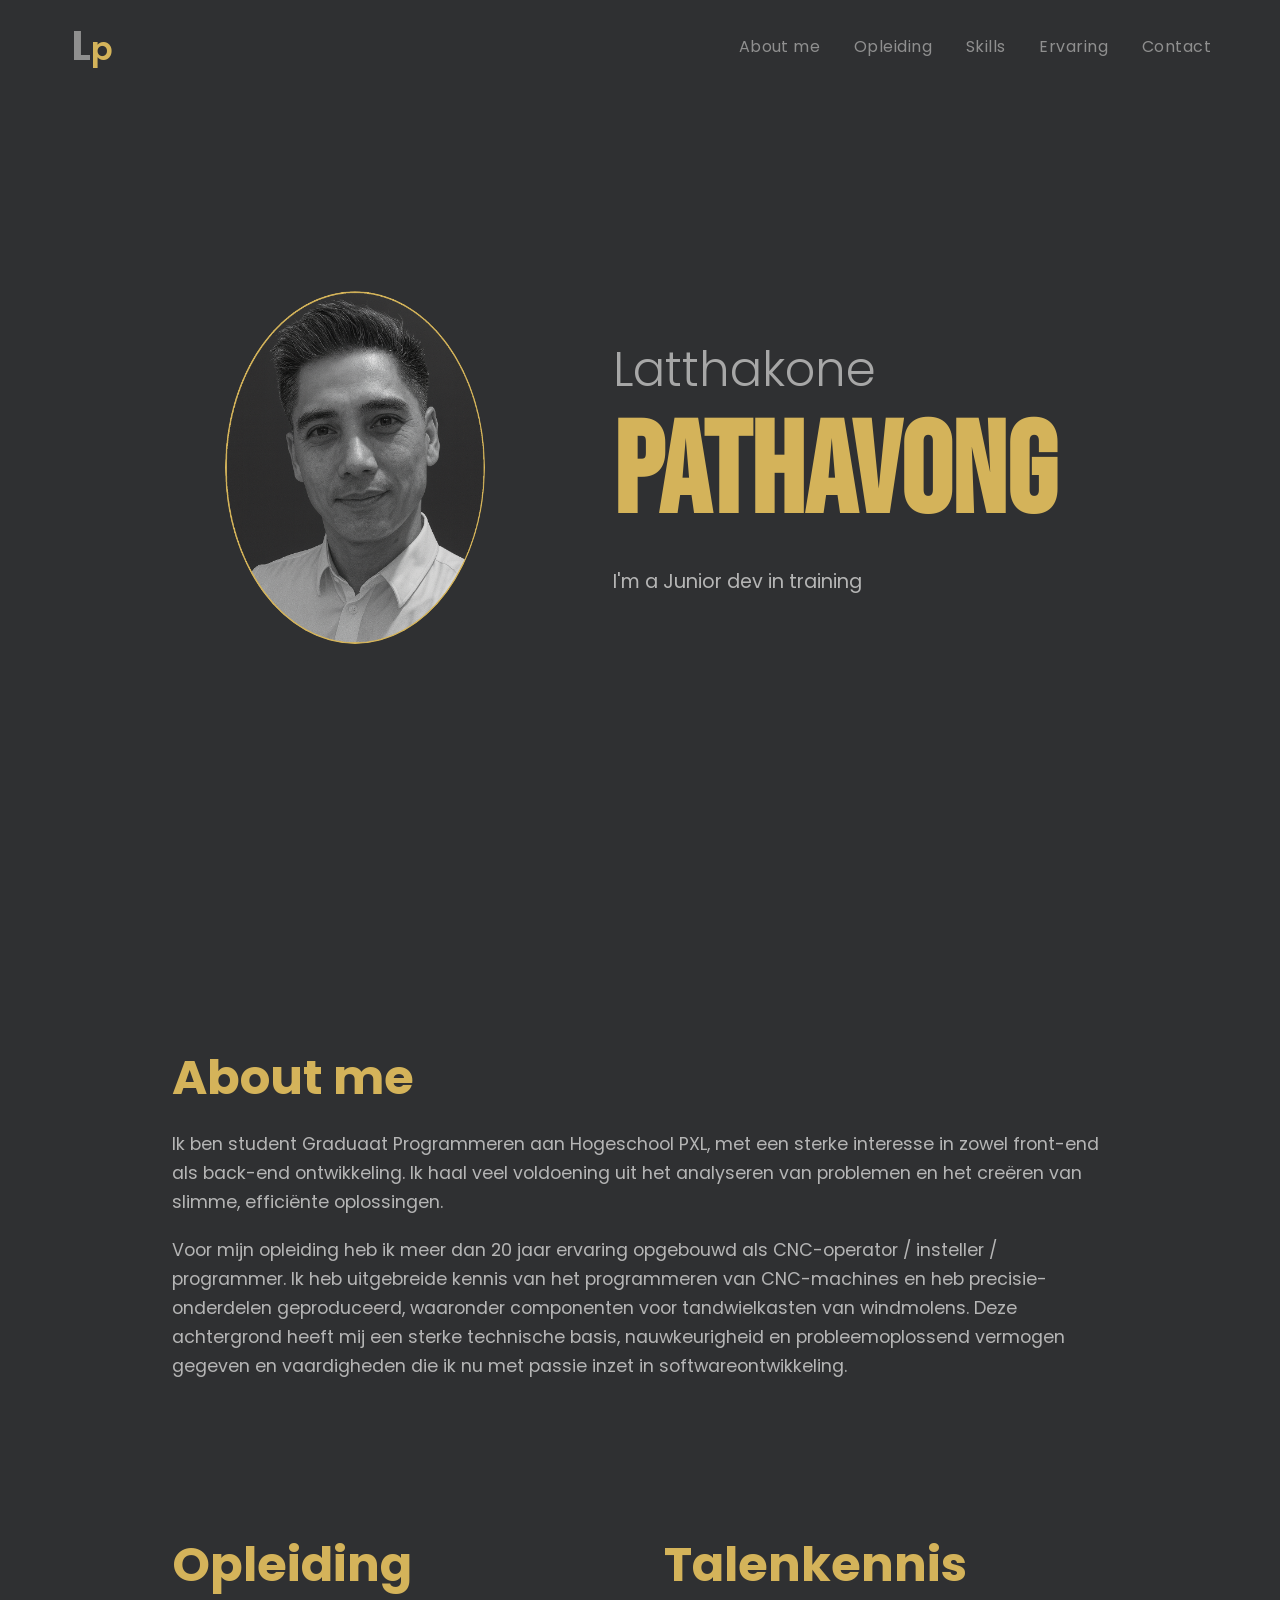
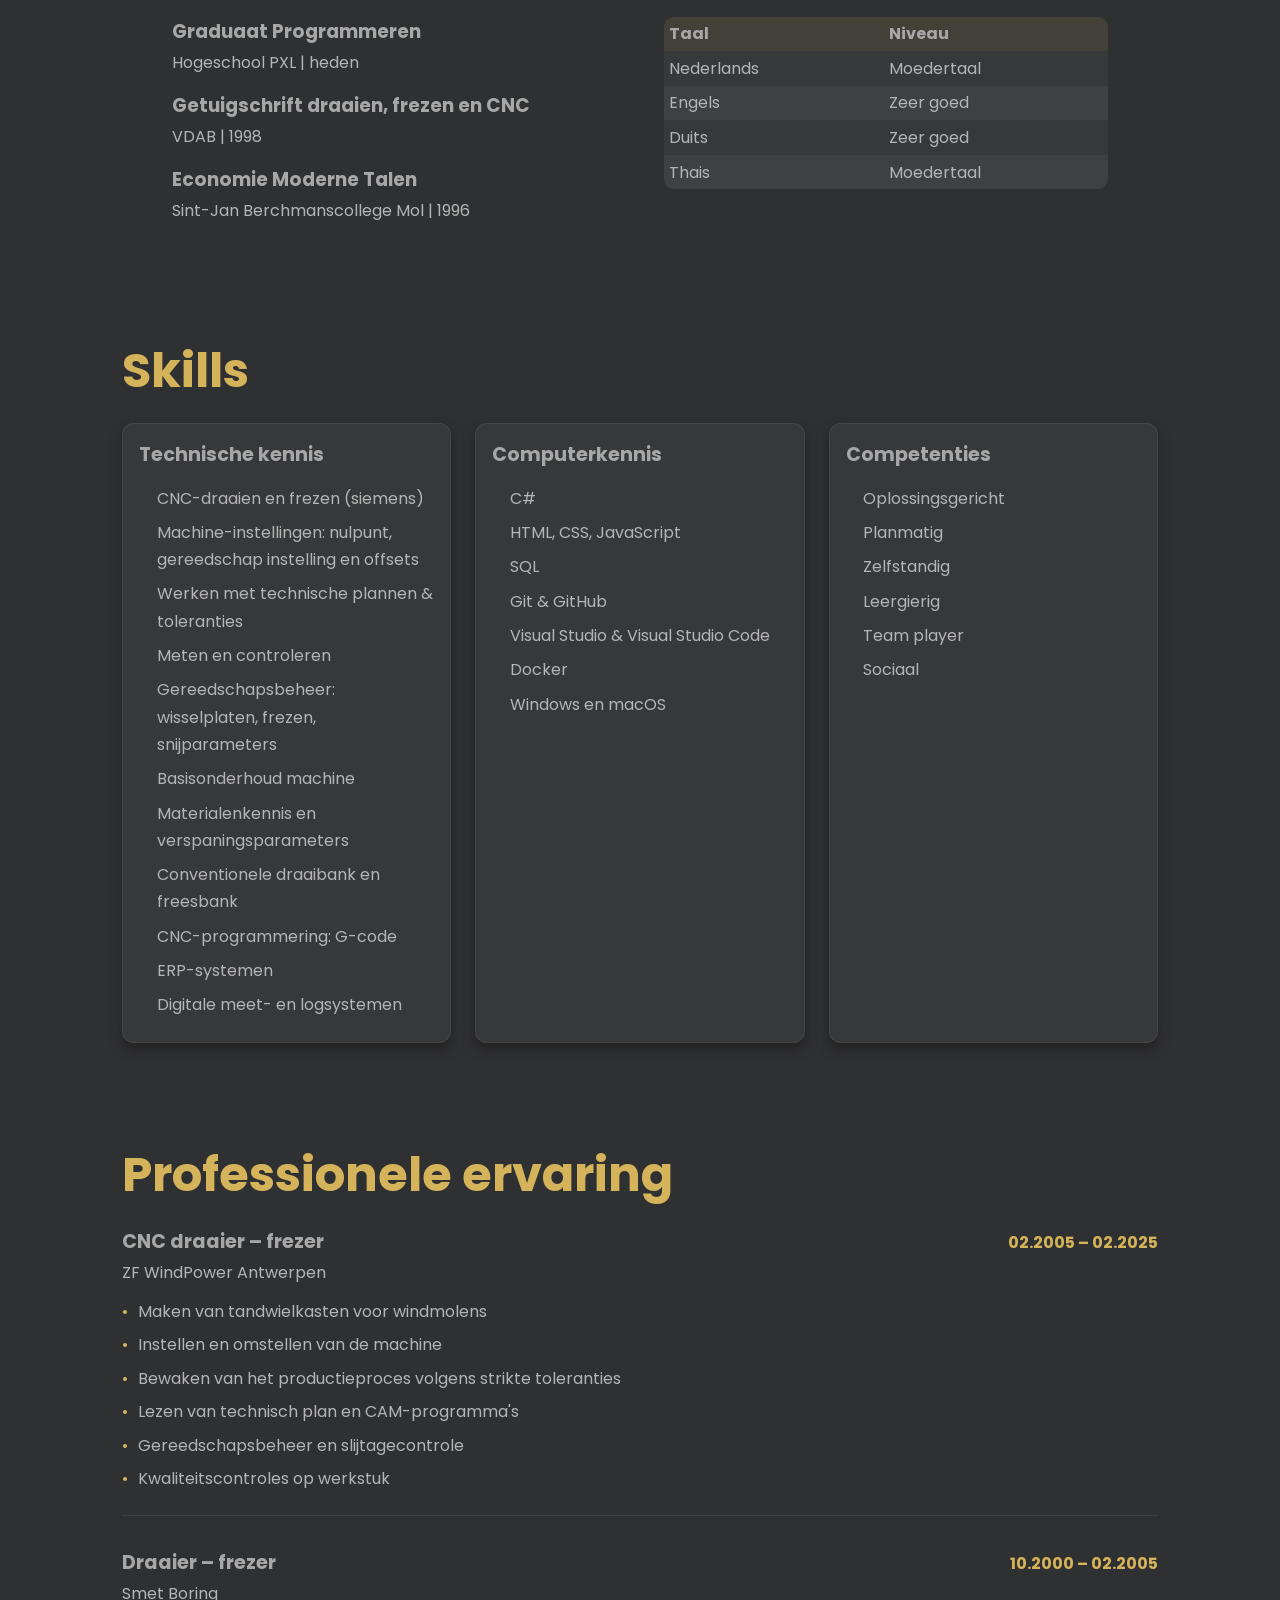
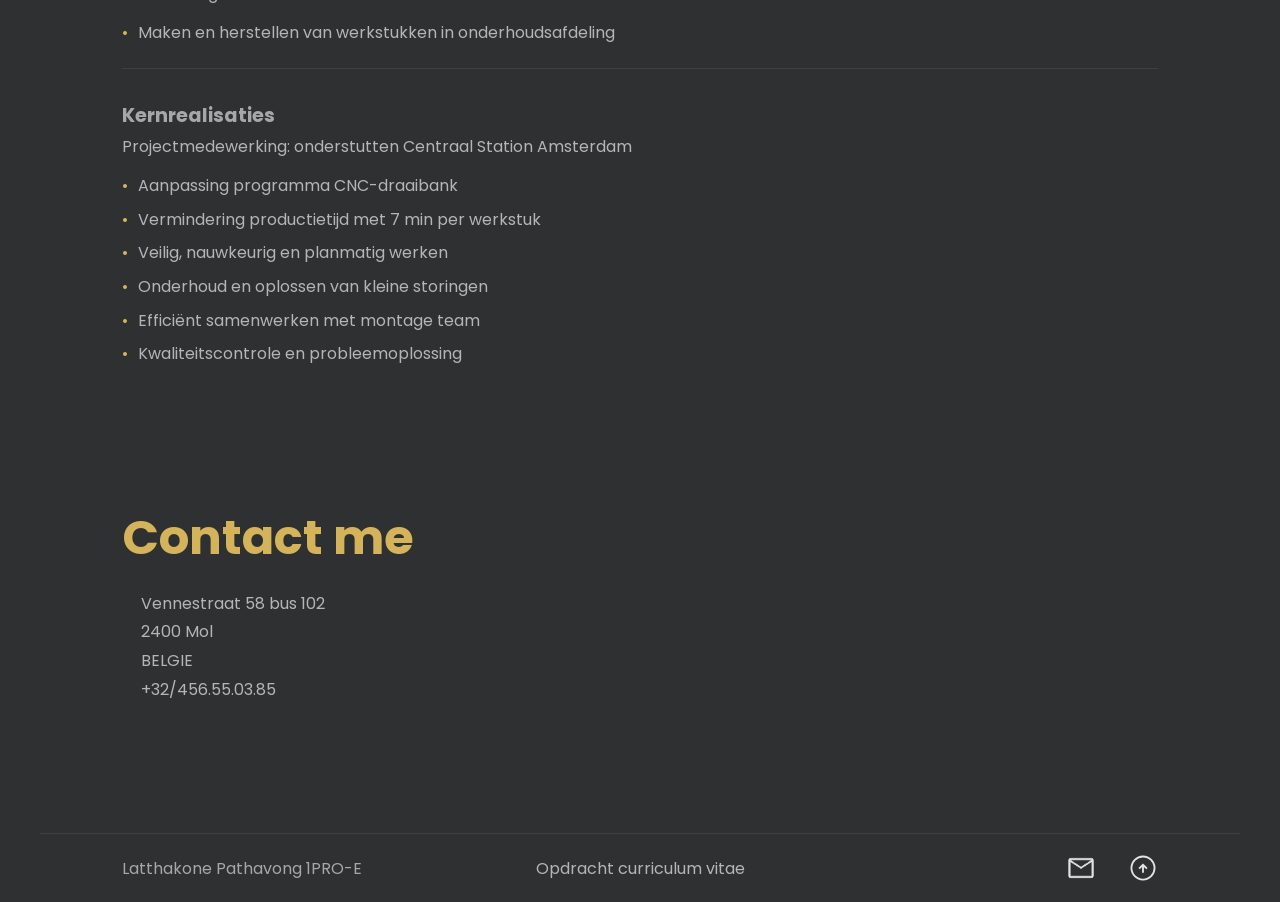
==== index.html @ 2efeb2d7 "aanpassing" ====
<!DOCTYPE html>
<html lang="nl">
<head>
    <meta charset="UTF-8">
    <meta name="viewport" content="width=device-width, initial-scale=1.0">
    <link rel="preconnect" href="https://fonts.googleapis.com">
    <link rel="preconnect" href="https://fonts.gstatic.com" crossorigin>
    <link href="https://fonts.googleapis.com/css2?family=Poppins:wght@400;700&display=swap" rel="stylesheet">
    <link href="https://fonts.googleapis.com/css2?family=Bebas+Neue&display=swap" rel="stylesheet">
    <title>Curriculum vitae</title>
    <link rel="stylesheet" href="css/style.css">
</head>
<body>
<div class="container">

    <!-- HEADER + NAVIGATIE -->

    <header class="site-header">
        <div class="header-container">
            <h1 class="logo">L<span class ="gold">p</span></h1>
            <nav class="navbar">
                <ul>
                    <li><a href="#about"> About me</a></li>
                    <li><a href="#opleiding">Opleiding</a></li>
                    <li><a href="#skills">Skills</a></li>
                    <li><a href="#ervaring">Ervaring</a></li>
                    <li><a href="#contact">Contact</a></li>
                </ul>
            </nav>
        </div>

        <!-- HERO SECTION -->

        <section class="hero">
            <div class="hero-img">
                <a href="https://www.linkedin.com/in/latthakone-pathavong-a08b82396/" target="_blank">
                    <img src="images/Ik.png" alt="LinkedIn profiel van Latthakone" class="my-image"></a>
            </div>

            <div class="hero-container">
                <h2 class="hero-firstname">Latthakone</h2>
                <h1 class="hero-lastname">Pathavong</h1>
                <p class="hero-subtitle">I'm a Junior dev in training</p>
            </div>
        </section>
    </header>

    <main>

        <!-- ABOUT ME SECTION -->
        <section id="about" class="section">
            <h2 class="about-title">About me</h2>
            <p class="about">Ik ben student Graduaat Programmeren aan Hogeschool PXL, met een sterke interesse in zowel
                front-end als back-end ontwikkeling. Ik haal veel voldoening uit het analyseren van problemen
                en het creëren van slimme, efficiënte oplossingen.</p>
            <p class="about">  Voor mijn opleiding heb ik meer dan 20 jaar ervaring opgebouwd als CNC-operator / insteller / programmer.
                Ik heb uitgebreide kennis van het programmeren van CNC-machines en heb precisie-onderdelen geproduceerd,
                waaronder componenten voor tandwielkasten van windmolens. Deze achtergrond heeft mij een sterke technische
                basis, nauwkeurigheid en probleemoplossend vermogen gegeven en vaardigheden die ik nu met passie inzet
                in softwareontwikkeling.</p>
        </section>

        <!-- OPLEIDING & TAAl SECTION -->
        <section id="opleiding" class="edu-lang">
            <div class="education">
                <h2>Opleiding</h2>

                <h3 class="edu">Graduaat Programmeren</h3>
                <p class="edu-p">Hogeschool PXL | heden</p>

                <h3 class="edu">Getuigschrift draaien, frezen en CNC</h3>
                <p class="edu-p">VDAB | 1998</p>

                <h3 class="edu">Economie Moderne Talen</h3>
                <p class="edu-p">Sint-Jan Berchmanscollege Mol | 1996</p>
            </div>

            <!--  DESKTOP TABLE -->
            <div class="lang">
                <h2>Talenkennis</h2>

                <table class="lang-table">
                    <thead>
                    <tr>
                        <th>Taal</th>
                        <th>Niveau</th>
                    </tr>
                    </thead>
                    <tbody>
                    <tr>
                        <td>Nederlands</td>
                        <td>Moedertaal</td>
                    </tr>
                    <tr>
                        <td>Engels</td>
                        <td>Zeer goed</td>
                    </tr>
                    <tr>
                        <td>Duits</td>
                        <td>Zeer goed</td>
                    </tr>
                    <tr>
                        <td>Thais</td>
                        <td>Moedertaal</td>
                    </tr>
                    </tbody>
                </table>

                <!-- MOBILE (NO TABLE) -->
                <div class="lang-mobile">
                    <div class="lang-item">
                        <span class="lang-name">Nederlands</span>
                        <span class="lang-level">Moedertaal</span>
                    </div>
                    <div class="lang-item">
                        <span class="lang-name">Engels</span>
                        <span class="lang-level">Zeer goed</span>
                    </div>
                    <div class="lang-item">
                        <span class="lang-name">Duits</span>
                        <span class="lang-level">Zeer goed</span>
                    </div>
                    <div class="lang-item">
                        <span class="lang-name">Thais</span>
                        <span class="lang-level">Moedertaal</span>
                    </div>
                </div>

            </div>
        </section>

        <!-- SKILLS SECTION -->
        <section id="skills" class="skills section">
            <h2 class="section-title">Skills</h2>

            <div class="skills-container">
                <div class="skill">
                    <h3>Technische kennis</h3>
                    <ul>
                        <li>CNC-draaien en frezen (siemens)</li>
                        <li>Machine-instellingen: nulpunt, gereedschap instelling en offsets</li>
                        <li>Werken met technische plannen & toleranties</li>
                        <li>Meten en controleren</li>
                        <li>Gereedschapsbeheer: wisselplaten, frezen, snijparameters</li>
                        <li>Basisonderhoud machine</li>
                        <li>Materialenkennis en verspaningsparameters</li>
                        <li>Conventionele draaibank en freesbank</li>
                        <li>CNC-programmering: G-code</li>
                        <li>ERP-systemen</li>
                        <li>Digitale meet- en logsystemen</li>
                    </ul>
                </div>

                <div class="skill">
                    <h3>Computerkennis</h3>
                    <ul>
                        <li>C#</li>
                        <li>HTML, CSS, JavaScript</li>
                        <li>SQL</li>
                        <li>Git & GitHub</li>
                        <li>Visual Studio & Visual Studio Code</li>
                        <li>Docker</li>
                        <li>Windows en macOS</li>
                    </ul>
                </div>

                <div class="skill">
                    <h3>Competenties</h3>
                    <ul>
                        <li>Oplossingsgericht</li>
                        <li>Planmatig</li>
                        <li>Zelfstandig</li>
                        <li>Leergierig</li>
                        <li>Team player</li>
                        <li>Sociaal</li>
                    </ul>
                </div>
            </div>
        </section>

        <!-- ERVARING SECTION -->
        <section id="ervaring" class="experience">
            <h2 class="section-title">Professionele ervaring</h2>

            <div class="experience-list">
                <article class="job">
                    <header class="job-header">
                        <div>
                            <h3 class="job-title">CNC draaier – frezer</h3>
                            <p class="job-company">ZF WindPower Antwerpen</p>
                        </div>
                        <p class="job-period">02.2005 – 02.2025</p>
                    </header>

                    <ul class="job-bullets">
                        <li>Maken van tandwielkasten voor windmolens</li>
                        <li>Instellen en omstellen van de machine</li>
                        <li>Bewaken van het productieproces volgens strikte toleranties</li>
                        <li>Lezen van technisch plan en CAM-programma's</li>
                        <li>Gereedschapsbeheer en slijtagecontrole</li>
                        <li>Kwaliteitscontroles op werkstuk</li>
                    </ul>
                </article>

                <article class="job">
                    <header class="job-header">
                        <div>
                            <h3 class="job-title">Draaier – frezer</h3>
                            <p class="job-company">Smet Boring</p>
                        </div>
                        <p class="job-period">10.2000 – 02.2005</p>
                    </header>

                    <ul class="job-bullets">
                        <li>Maken en herstellen van werkstukken in onderhoudsafdeling</li>
                    </ul>
                </article>

                <article class="job">
                    <header class="job-header">
                        <div>
                            <h3 class="job-title">Kernrealisaties</h3>
                            <p class="job-company">Projectmedewerking: onderstutten Centraal Station Amsterdam</p>
                        </div>
                    </header>

                    <ul class="job-bullets">
                        <li>Aanpassing programma CNC-draaibank</li>
                        <li>Vermindering productietijd met 7 min per werkstuk</li>
                        <li>Veilig, nauwkeurig en planmatig werken</li>
                        <li>Onderhoud en oplossen van kleine storingen</li>
                        <li>Efficiënt samenwerken met montage team</li>
                        <li>Kwaliteitscontrole en probleemoplossing</li>
                    </ul>
                </article>
            </div>
        </section>

        <!-- CONTACT ME SECTION -->
        <section id="contact" class="contact">
            <h2 class="section-title">Contact me</h2>
            <div class="address">
                <p>Vennestraat 58 bus 102</p>
                <p>2400 Mol</p>
                <p>BELGIE</p>
                <p>+32/456.55.03.85</p>
            </div>
        </section>
    </main>

    <!-- FOOTER-->
    <footer class="footer">
        <div class="footer-container">
            <p class="footer-left">Latthakone Pathavong 1PRO-E</p>
            <p class="footer-center">Opdracht curriculum vitae</p>

            <div class="footer-right">
                <a class="footer-button" href="mailto:Latthakone.Pathavong@student.pxl.be"><img class="footer-icon" src="images/email.png" alt="Email"></a>
                <a class="footer-button" href="#"><img class="footer-icon" src="images/arrow_up.svg" alt="home"></a>
            </div>
        </div>
    </footer>

</div>
</body>
</html>
---- css/style.css ----
* {
    box-sizing: border-box;
    margin: 0;
    padding: 0;
}

body {
    font-family: 'Poppins', sans-serif;
    background: #2f3032;
    color: #8f8f8f;
}

.container {
    max-width: 1200px;
    margin: 0 auto;
}

/* logo & navbar*/
.header-container {
    display: flex;
    align-items: center;
    justify-content: space-between;
    padding: 1rem 0;
}

.logo {
    font-size: 2.5rem;
    margin-left: 2rem;
}

.gold {
    font-size: 2rem;
    font-weight: 550;
    color: #d4b35a;
}

.navbar ul {
    list-style: none;
    display: flex;
    gap: 0.5rem;
    margin-right: 1rem;
}

.navbar a {
    color: #8f8f8f;
    text-decoration: none;
    font-size: 1rem;
    padding: 0 0.8rem;
    border-radius: 4px;
    letter-spacing: 0.03rem;
}

.navbar a:hover {
    color: #b5b5b5;
    text-shadow: 0 1px 3px #d4b35a;
}

/*Hero section*/
.hero {
    display: flex;
    justify-content: center;
    align-items: center;
    gap: 8rem;
    padding: 4rem 2rem;
    margin-top: 4rem;
    margin-bottom: 12rem;
    min-height: 70vh;
}

.hero-container {
    text-align: left;
    margin: 0;
    max-width: 520px;
}

.my-image {
    max-width: 260px;
    width: 100%;
    height: auto;
    border-radius: 50%;
}

.my-image:hover {
    box-shadow: 10px 12px 12px #000000;
}

.hero-firstname {
    font-weight: 300;
    font-size: 3rem;
    line-height: 1;
    color: #a7a7a7;
    margin: 0;
}

.hero-lastname {
    font-family: "Bebas Neue", sans-serif;
    font-size: 8rem;
    margin: 0.2rem 0 1rem;
    color: #d4b35a;
    text-transform: uppercase;
}

.hero-subtitle {
    color: #b5b5b5;
    font-size: 1.2rem;
    margin: 0;
}

/*About me section*/
.section {
    padding: 4rem 2rem;
    max-width: 1000px;
    margin: 0 auto;
}

.about-title {
    color: #d4b35a;
    font-size: 3rem;
    margin-bottom: 1rem;
}

.about {
    color: #b5b5b5;
    line-height: 1.65;
    font-size: 1.1rem;
    margin-bottom: 1.2rem;
}

/*Opleiding & taal*/
.edu-lang {
    padding: 4rem 2rem;
    max-width: 1000px;
    margin: 0 auto;
    display: grid;
    grid-template-columns: 1fr 1fr;
    gap: 3rem;
    align-items: start;
}

.edu-lang h2 {
    color: #d4b35a;
    font-size: 3rem;
    margin: 0 0 1rem 0;
}

.edu {
    color: #a7a7a7;
    margin-top: 1rem;
    margin-bottom: 0.25rem;
}

.edu-p {
    color: #b5b5b5;
    margin: 0 0 1rem 0;
}

.lang-table {
    width: 100%;
    border-collapse: collapse;
    border-radius: 10px;
    overflow: hidden;
}

.lang-table th, .lang-table td {
    padding: 0.3rem 0.3rem;
    text-align: left;
}

.lang-table thead th {
    background: #D4B35A1F;
    color: #a7a7a7;
    font-weight: 700;
}

.lang-table tbody tr:nth-child(even){
    background: #FFFFFF14;
}

.lang-table tbody tr:nth-child(odd){
    background:  #FFFFFF0A;
}

.lang-table tbody td{
    color: #b5b5b5;
}

/*Skills*/
.section-title {
    color: #d4b35a;
    font-size: 3rem;
    margin-bottom: 1rem;
}

.skills {
    max-width: 1100px;
    margin: 0 auto;
    padding: 2rem 2rem;
}

.skills-container {
    display: grid;
    grid-template-columns: repeat(3, minmax(0, 1fr)); /* 3 gelijke kolommen */
    gap: 1.5rem;
}

.skill {
    background: #FFFFFF0A;
    border: 1px solid #FFFFFF14;
    border-radius: 12px;
    padding: 1rem;
    width: auto;
    box-shadow: 0 6px 12px #232121;
}

.skill h3 {
    color:#a7a7a7;
    font-size:1.2rem;
    margin-bottom:1rem;
}

.skill ul {
    list-style:none;
    padding:0;
    margin:0;
}

.skill li {
    color:#b5b5b5;
    line-height:1.7;
    margin: 0.45rem 0;
    padding-left: 1.1rem;
}

/*Ervaring*/
.experience {
    max-width:1100px;
    margin:0 auto;
    padding:4rem 2rem;
}

.experience-list {
    display:grid;
    gap:2rem;
}

.job {
    padding-bottom:1rem;
    border-bottom:1px solid #FFFFFF14;
}
.job:last-child {
    border-bottom:0;
    padding-bottom:0;
}

.job-header {
    display:flex;
    justify-content:space-between;
    align-items:baseline;
    gap:1rem;
    margin-bottom:.8rem;
}

.job-title {
    color: #a7a7a7;
    font-size:1.2rem;
    margin:0;
}

.job-company {
    color: #b5b5b5;
    margin: 0.25rem 0 0;
}

.job-period {
    color:#d4b35a;
    font-weight:700;
    margin:0;
}

.job-bullets {
    list-style:none;
    margin:0;
    padding:0;
}

.job-bullets li {
    color:#b5b5b5;
    line-height:1.7;
    margin:.4rem 0;
    padding-left: 1rem; /* ruimte links voor puntje*/
    position: relative; /* zodat ::before op de juiste plek komt */
}

/* gouden puntje */
.job-bullets li::before {
    content: "•";        /* puntje */
    color: #d4b35a;
    position: absolute;   /* los positioneren */
    left: 0;              /* helemaal links in de li */
}

/*Contact me*/
.contact {
    max-width: 1100px;
    margin: 0 auto;
    padding: 4rem 2rem;
}

.address {
    margin-top: 1rem;
    color: #b5b5b5;
    line-height: 1.8;
    padding-left: 1.2rem;
}

/*Footer*/
.footer {
    border-top: 1px solid #FFFFFF14;
    padding: 1.2rem 0;
    margin-top: 4rem;
}

.footer-container {
    max-width: 1100px;
    margin: 0 auto;
    padding: 0 2rem;
    display: grid;
    grid-template-columns: 1fr auto 1fr;
    align-items: center;
    gap: 1rem;
}

.footer-left {
    color:#a7a7a7;
}

.footer-center {
    color:#b5b5b5;
    text-align:center;
}

.footer-right{
    justify-self: end;
    display: flex;
    gap: 2rem;
}

.footer-icon {
    width: 30px;
    height: 30px;
    display: block;
}

/* default: desktop -> tabel zichtbaar, mobile variant verborgen */
.lang-mobile {
    display: none;
}

/* MOBIEL: < 576px -> tabel weg, mobile variant aan */
@media (max-width: 576px) {
    .lang-table {
        display: none;
    }
    .lang-mobile {
        display: grid; gap: 0.75rem;
    }

    .lang-item {
        display: flex;
        justify-content: space-between;
        gap: 1rem;
        padding: 0.7rem 0.9rem;
        border: 1px solid #FFFFFF14;
        background: #FFFFFF0A;
        border-radius: 10px;
    }

    .lang-name {
        color: #a7a7a7;
        font-weight: 600;
    }
    .lang-level {
        color: #b5b5b5;
    }

    .section,
    .skills,
    .experience,
    .contact,
    .edu-lang{
        padding: 2.5rem 1.25rem;
    }

    .header-container{
        flex-direction: column;
        gap: 0.75rem;
        padding: 1rem 1.25rem;
        align-items: center;
    }

    .my-image{
        max-width: 240px;
    }

    .hero-firstname{
        font-size: 2.1rem;
    }
    .hero-lastname{
        font-size: 4.5rem;
    }
    .hero-subtitle{
        font-size: 1rem;
    }

    /* TITELS kleiner */
    .about-title,
    .section-title,
    .edu-lang h2{
        font-size: 2.1rem;
    }

    /* OPLEIDING + TAAL: 1 kolom */
    .edu-lang{
        grid-template-columns: 1fr;
        gap: 2rem;
    }

    /* SKILLS: 1 kolom */
    .skills-container{
        grid-template-columns: 1fr;
    }

    /* ERVARING: header stapelen */
    .job-header{
        flex-direction: column;
        align-items: flex-start;
        gap: 0.3rem;
    }

    /* FOOTER: onder elkaar */
    .footer-container{
        grid-template-columns: 1fr;
        gap: 0.75rem;
        text-align: center;
    }

    .footer-right{
        justify-self: center;
        justify-content: center;
        gap: 1rem;
    }

}

/* DESKTOP: >= 992px -> tabel terug, mobile variant weg */
@media (min-width: 992px) {
    .lang-table { display: table; }
    .lang-mobile { display: none; }
}
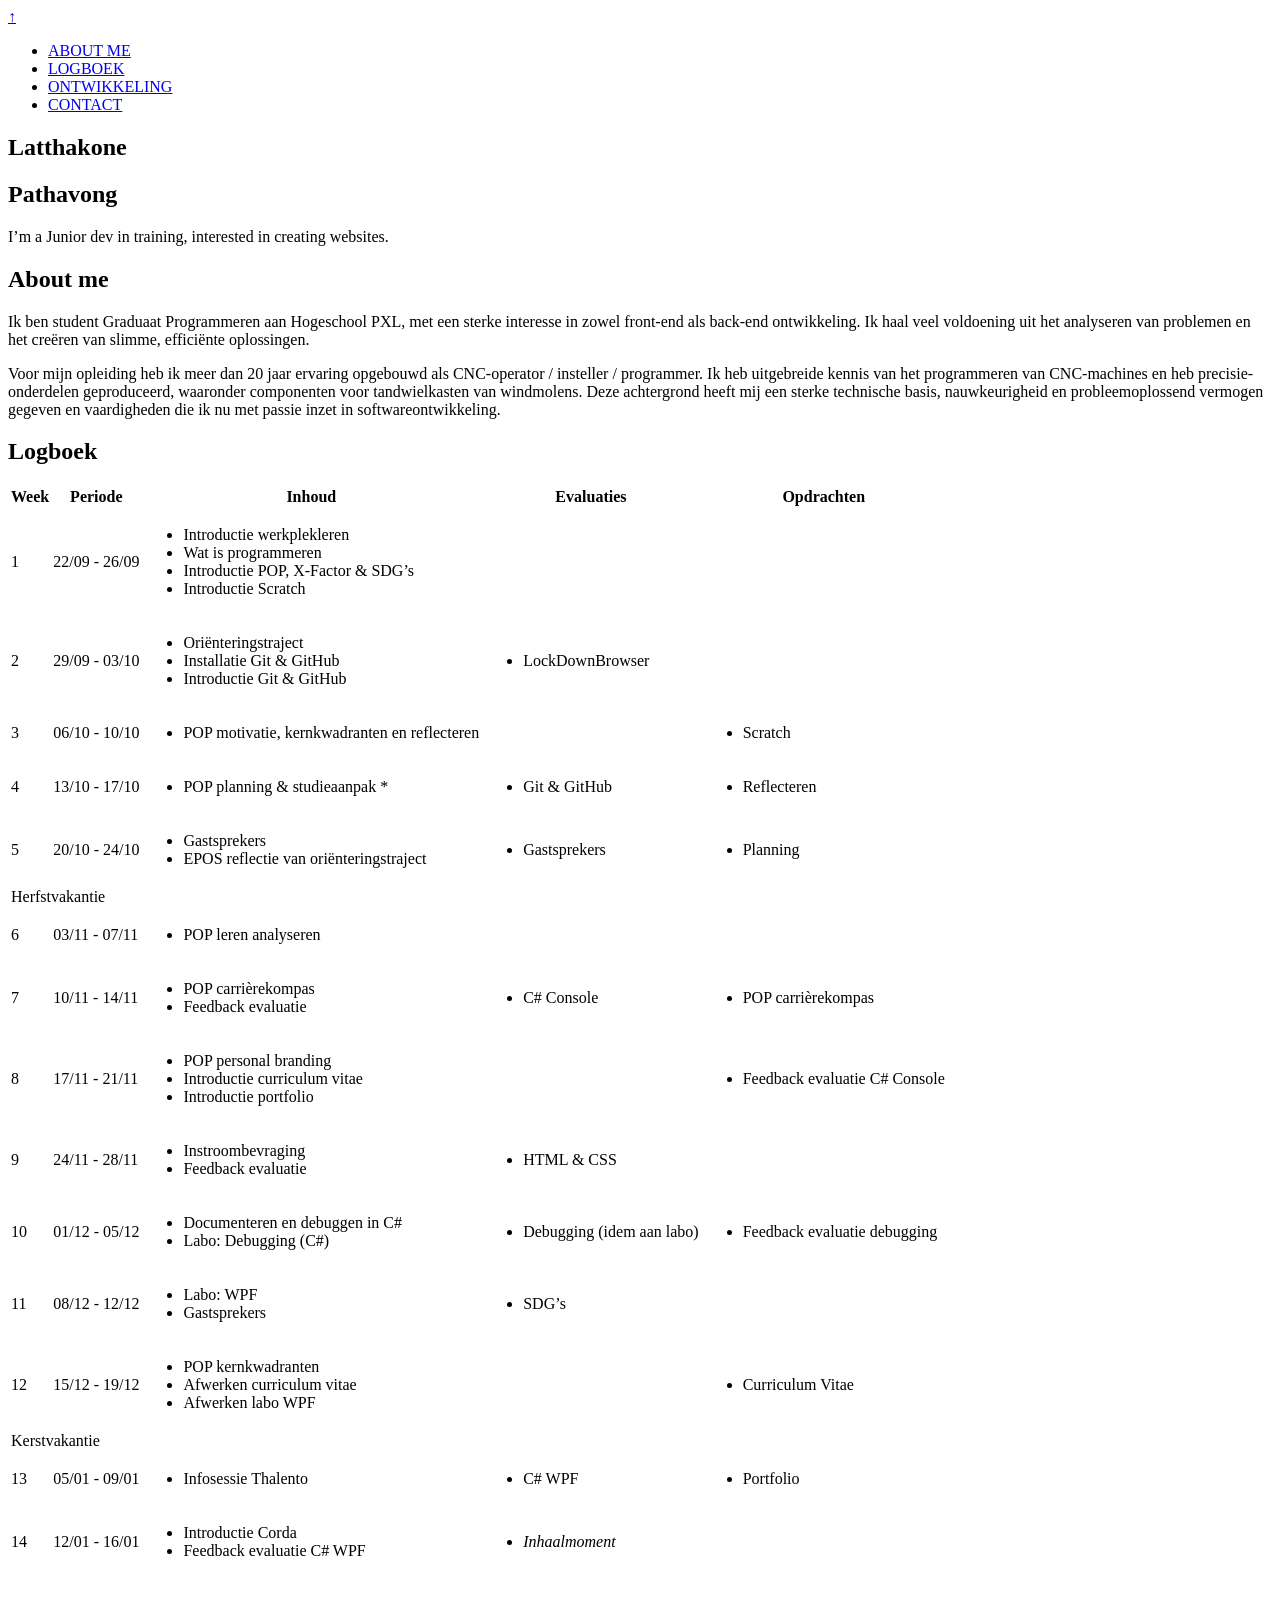
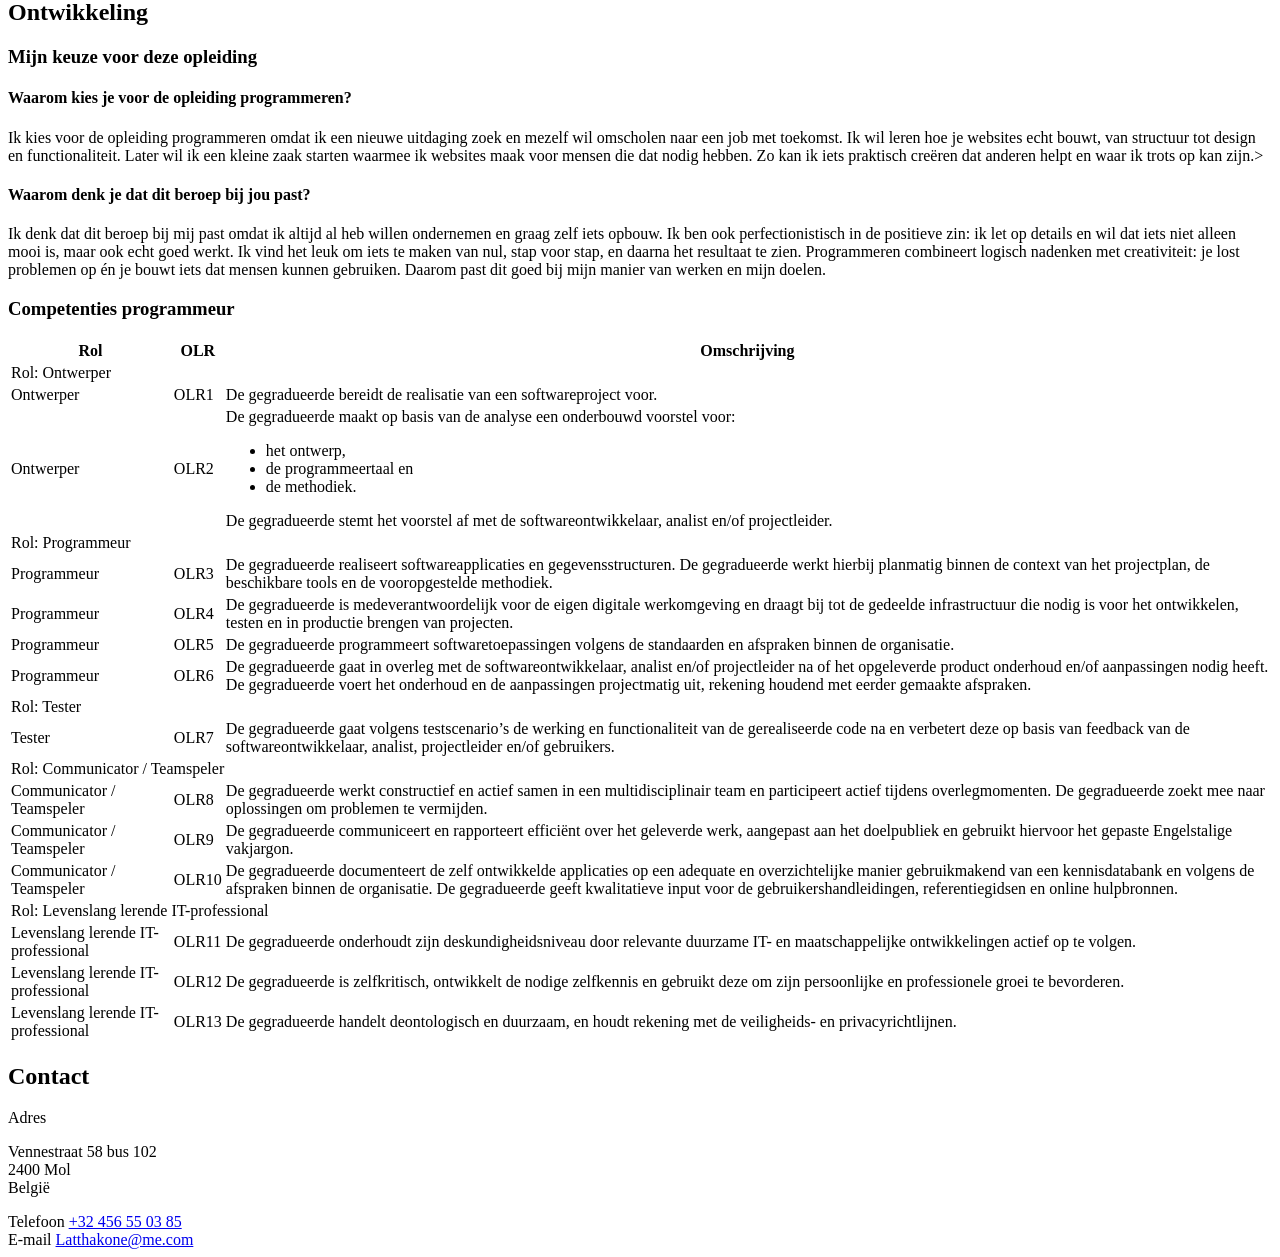
==== commit b29c8227: "aanpassing" ====
--- a/index.html
+++ b/index.html
@@ -1,267 +1,521 @@
 <!DOCTYPE html>
-<html lang="nl">
+<html lang="en">
 <head>
-    <meta charset="UTF-8">
-    <meta name="viewport" content="width=device-width, initial-scale=1.0">
-    <link rel="preconnect" href="https://fonts.googleapis.com">
-    <link rel="preconnect" href="https://fonts.gstatic.com" crossorigin>
-    <link href="https://fonts.googleapis.com/css2?family=Poppins:wght@400;700&display=swap" rel="stylesheet">
-    <link href="https://fonts.googleapis.com/css2?family=Bebas+Neue&display=swap" rel="stylesheet">
-    <title>Curriculum vitae</title>
-    <link rel="stylesheet" href="css/style.css">
+    <meta charset="UTF-8" />
+    <meta name="viewport" content="width=device-width, initial-scale=1.0" />
+    <link rel="preconnect" href="https://fonts.googleapis.com" />
+    <link rel="preconnect" href="https://fonts.gstatic.com" crossorigin />
+    <link href="https://fonts.googleapis.com/css2?family=Montserrat:wght@100..900&family=Orbitron:wght@400..900&family=Space+Grotesk:wght@300..700&display=swap" rel="stylesheet" />
+    <title>Portfolio</title>
+    <link rel="stylesheet" href="style.css" />
 </head>
+
 <body>
-<div class="container">
-
-    <!-- HEADER + NAVIGATIE -->
-
-    <header class="site-header">
-        <div class="header-container">
-            <h1 class="logo">L<span class ="gold">p</span></h1>
-            <nav class="navbar">
-                <ul>
-                    <li><a href="#about"> About me</a></li>
-                    <li><a href="#opleiding">Opleiding</a></li>
-                    <li><a href="#skills">Skills</a></li>
-                    <li><a href="#ervaring">Ervaring</a></li>
-                    <li><a href="#contact">Contact</a></li>
-                </ul>
-            </nav>
+<header>
+    <a class="home" href="#home" aria-label="Ga naar boven">↑</a>
+    <div class="container">
+        <nav>
+            <ul class="navbar-list">
+                <li><a href="#about">ABOUT ME</a></li>
+                <li><a href="#logboek">LOGBOEK</a></li>
+                <li><a href="#ontwikkeling">ONTWIKKELING</a></li>
+                <li><a href="#contact">CONTACT</a></li>
+            </ul>
+        </nav>
+    </div>
+</header>
+
+<!-- HERO SECTION -->
+<section id="home" class="hero">
+    <div class="container">
+        <div class="hero-text">
+            <div class="hero-title">
+                <h1 class="hero-firstname">Latthakone</h1>
+                <h1 class="hero-lastname">Pathavong</h1>
+            </div>
+
+            <p class="hero-subtitle">
+                I’m a Junior dev in training, interested in creating websites.
+            </p>
         </div>
-
-        <!-- HERO SECTION -->
-
-        <section class="hero">
-            <div class="hero-img">
-                <a href="https://www.linkedin.com/in/latthakone-pathavong-a08b82396/" target="_blank">
-                    <img src="images/Ik.png" alt="LinkedIn profiel van Latthakone" class="my-image"></a>
-            </div>
-
-            <div class="hero-container">
-                <h2 class="hero-firstname">Latthakone</h2>
-                <h1 class="hero-lastname">Pathavong</h1>
-                <p class="hero-subtitle">I'm a Junior dev in training</p>
-            </div>
-        </section>
-    </header>
-
-    <main>
-
-        <!-- ABOUT ME SECTION -->
-        <section id="about" class="section">
-            <h2 class="about-title">About me</h2>
-            <p class="about">Ik ben student Graduaat Programmeren aan Hogeschool PXL, met een sterke interesse in zowel
+    </div>
+</section>
+
+<!-- ABOUT SECTION -->
+<section id="about" class="section">
+    <div class="container">
+        <h2 class="section-title">About me</h2>
+
+        <div class="about-cards">
+            <p class="about-top">
+                Ik ben student Graduaat Programmeren aan Hogeschool PXL, met een sterke interesse in zowel
                 front-end als back-end ontwikkeling. Ik haal veel voldoening uit het analyseren van problemen
-                en het creëren van slimme, efficiënte oplossingen.</p>
-            <p class="about">  Voor mijn opleiding heb ik meer dan 20 jaar ervaring opgebouwd als CNC-operator / insteller / programmer.
+                en het creëren van slimme, efficiënte oplossingen.
+            </p>
+
+            <p class="about">
+                Voor mijn opleiding heb ik meer dan 20 jaar ervaring opgebouwd als CNC-operator / insteller / programmer.
                 Ik heb uitgebreide kennis van het programmeren van CNC-machines en heb precisie-onderdelen geproduceerd,
                 waaronder componenten voor tandwielkasten van windmolens. Deze achtergrond heeft mij een sterke technische
                 basis, nauwkeurigheid en probleemoplossend vermogen gegeven en vaardigheden die ik nu met passie inzet
-                in softwareontwikkeling.</p>
-        </section>
-
-        <!-- OPLEIDING & TAAl SECTION -->
-        <section id="opleiding" class="edu-lang">
-            <div class="education">
-                <h2>Opleiding</h2>
-
-                <h3 class="edu">Graduaat Programmeren</h3>
-                <p class="edu-p">Hogeschool PXL | heden</p>
-
-                <h3 class="edu">Getuigschrift draaien, frezen en CNC</h3>
-                <p class="edu-p">VDAB | 1998</p>
-
-                <h3 class="edu">Economie Moderne Talen</h3>
-                <p class="edu-p">Sint-Jan Berchmanscollege Mol | 1996</p>
+                in softwareontwikkeling.
+            </p>
+        </div>
+    </div>
+</section>
+
+<!-- LOGBOEK SECTION -->
+<section id="logboek" class="section">
+    <div class="container">
+        <h2 class="section-title">Logboek</h2>
+
+        <div class="table-wrap">
+            <table class="logboek-table">
+                <thead>
+                <tr>
+                    <th>Week</th>
+                    <th>Periode</th>
+                    <th>Inhoud</th>
+                    <th>Evaluaties</th>
+                    <th>Opdrachten</th>
+                </tr>
+                </thead>
+
+                <tbody>
+                <tr>
+                    <td class="cell-week">1</td>
+                    <td>22/09 - 26/09</td>
+                    <td>
+                        <ul>
+                            <li>Introductie werkplekleren</li>
+                            <li>Wat is programmeren</li>
+                            <li>Introductie POP, X-Factor &amp; SDG’s</li>
+                            <li>Introductie Scratch</li>
+                        </ul>
+                    </td>
+                    <td></td>
+                    <td></td>
+                </tr>
+
+                <tr>
+                    <td class="cell-week">2</td>
+                    <td>29/09 - 03/10</td>
+                    <td>
+                        <ul>
+                            <li>Oriënteringstraject</li>
+                            <li>Installatie Git &amp; GitHub</li>
+                            <li>Introductie Git &amp; GitHub</li>
+                        </ul>
+                    </td>
+                    <td>
+                        <ul>
+                            <li>LockDownBrowser</li>
+                        </ul>
+                    </td>
+                    <td></td>
+                </tr>
+
+                <tr>
+                    <td class="cell-week">3</td>
+                    <td>06/10 - 10/10</td>
+                    <td>
+                        <ul>
+                            <li>POP motivatie, kernkwadranten en reflecteren</li>
+                        </ul>
+                    </td>
+                    <td></td>
+                    <td>
+                        <ul>
+                            <li>Scratch</li>
+                        </ul>
+                    </td>
+                </tr>
+
+                <tr>
+                    <td class="cell-week">4</td>
+                    <td>13/10 - 17/10</td>
+                    <td>
+                        <ul>
+                            <li>POP planning &amp; studieaanpak *</li>
+                        </ul>
+                    </td>
+                    <td>
+                        <ul>
+                            <li>Git &amp; GitHub</li>
+                        </ul>
+                    </td>
+                    <td>
+                        <ul>
+                            <li>Reflecteren</li>
+                        </ul>
+                    </td>
+                </tr>
+
+                <tr>
+                    <td class="cell-week">5</td>
+                    <td>20/10 - 24/10</td>
+                    <td>
+                        <ul>
+                            <li>Gastsprekers</li>
+                            <li>EPOS reflectie van oriënteringstraject</li>
+                        </ul>
+                    </td>
+                    <td>
+                        <ul>
+                            <li>Gastsprekers</li>
+                        </ul>
+                    </td>
+                    <td>
+                        <ul>
+                            <li>Planning</li>
+                        </ul>
+                    </td>
+                </tr>
+
+                <tr class="row-break">
+                    <td colspan="5">Herfstvakantie</td>
+                </tr>
+
+                <tr>
+                    <td class="cell-week">6</td>
+                    <td>03/11 - 07/11</td>
+                    <td>
+                        <ul>
+                            <li>POP leren analyseren</li>
+                        </ul>
+                    </td>
+                    <td></td>
+                    <td></td>
+                </tr>
+
+                <tr>
+                    <td class="cell-week">7</td>
+                    <td>10/11 - 14/11</td>
+                    <td>
+                        <ul>
+                            <li>POP carrièrekompas</li>
+                            <li>Feedback evaluatie</li>
+                        </ul>
+                    </td>
+                    <td>
+                        <ul>
+                            <li>C# Console</li>
+                        </ul>
+                    </td>
+                    <td>
+                        <ul>
+                            <li>POP carrièrekompas</li>
+                        </ul>
+                    </td>
+                </tr>
+
+                <tr>
+                    <td class="cell-week">8</td>
+                    <td>17/11 - 21/11</td>
+                    <td>
+                        <ul>
+                            <li>POP personal branding</li>
+                            <li>Introductie curriculum vitae</li>
+                            <li>Introductie portfolio</li>
+                        </ul>
+                    </td>
+                    <td></td>
+                    <td>
+                        <ul>
+                            <li>Feedback evaluatie C# Console</li>
+                        </ul>
+                    </td>
+                </tr>
+
+                <tr>
+                    <td class="cell-week">9</td>
+                    <td>24/11 - 28/11</td>
+                    <td>
+                        <ul>
+                            <li>Instroombevraging</li>
+                            <li>Feedback evaluatie</li>
+                        </ul>
+                    </td>
+                    <td>
+                        <ul>
+                            <li>HTML &amp; CSS</li>
+                        </ul>
+                    </td>
+                    <td></td>
+                </tr>
+
+                <tr>
+                    <td class="cell-week">10</td>
+                    <td>01/12 - 05/12</td>
+                    <td>
+                        <ul>
+                            <li>Documenteren en debuggen in C#</li>
+                            <li>Labo: Debugging (C#)</li>
+                        </ul>
+                    </td>
+                    <td>
+                        <ul>
+                            <li>Debugging (idem aan labo)</li>
+                        </ul>
+                    </td>
+                    <td>
+                        <ul>
+                            <li>Feedback evaluatie debugging</li>
+                        </ul>
+                    </td>
+                </tr>
+
+                <tr>
+                    <td class="cell-week">11</td>
+                    <td>08/12 - 12/12</td>
+                    <td>
+                        <ul>
+                            <li>Labo: WPF</li>
+                            <li>Gastsprekers</li>
+                        </ul>
+                    </td>
+                    <td>
+                        <ul>
+                            <li>SDG’s</li>
+                        </ul>
+                    </td>
+                    <td></td>
+                </tr>
+
+                <tr>
+                    <td class="cell-week">12</td>
+                    <td>15/12 - 19/12</td>
+                    <td>
+                        <ul>
+                            <li>POP kernkwadranten</li>
+                            <li>Afwerken curriculum vitae</li>
+                            <li>Afwerken labo WPF</li>
+                        </ul>
+                    </td>
+                    <td></td>
+                    <td>
+                        <ul>
+                            <li>Curriculum Vitae</li>
+                        </ul>
+                    </td>
+                </tr>
+
+                <tr class="row-break">
+                    <td colspan="5">Kerstvakantie</td>
+                </tr>
+
+                <tr>
+                    <td class="cell-week">13</td>
+                    <td>05/01 - 09/01</td>
+                    <td>
+                        <ul>
+                            <li>Infosessie Thalento</li>
+                        </ul>
+                    </td>
+                    <td>
+                        <ul>
+                            <li>C# WPF</li>
+                        </ul>
+                    </td>
+                    <td>
+                        <ul>
+                            <li>Portfolio</li>
+                        </ul>
+                    </td>
+                </tr>
+
+                <tr>
+                    <td class="cell-week">14</td>
+                    <td>12/01 - 16/01</td>
+                    <td>
+                        <ul>
+                            <li>Introductie Corda</li>
+                            <li>Feedback evaluatie C# WPF</li>
+                        </ul>
+                    </td>
+                    <td>
+                        <ul>
+                            <li><em>Inhaalmoment</em></li>
+                        </ul>
+                    </td>
+                    <td></td>
+                </tr>
+                </tbody>
+            </table>
+        </div>
+    </div>
+</section>
+
+<!-- ONTWIKKELING SECTION -->
+<section id="ontwikkeling" class="section">
+    <div class="container">
+        <h2 class="section-title">Ontwikkeling</h2>
+
+        <div class="dev-block">
+            <h3 class="dev-subtitle">Mijn keuze voor deze opleiding</h3>
+
+            <div class="qa-grid">
+                <div class="qa-card">
+                    <h4 class="qa-title">Waarom kies je voor de opleiding programmeren?</h4>
+                    <p class="qa-text">Ik kies voor de opleiding programmeren omdat ik een nieuwe uitdaging zoek en mezelf wil
+                        omscholen naar een job met toekomst. Ik wil leren hoe je websites echt bouwt, van structuur tot design en
+                        functionaliteit. Later wil ik een kleine zaak starten waarmee ik websites maak voor mensen die dat nodig
+                        hebben. Zo kan ik iets praktisch creëren dat anderen helpt en waar ik trots op kan zijn.></p>
+                </div>
+
+                <div class="qa-card">
+                    <h4 class="qa-title">Waarom denk je dat dit beroep bij jou past?</h4>
+                    <p class="qa-text">Ik denk dat dit beroep bij mij past omdat ik altijd al heb willen ondernemen en graag zelf
+                        iets opbouw. Ik ben ook perfectionistisch in de positieve zin: ik let op details en wil dat iets niet alleen
+                        mooi is, maar ook echt goed werkt. Ik vind het leuk om iets te maken van nul, stap voor stap, en daarna het
+                        resultaat te zien. Programmeren combineert logisch nadenken met creativiteit: je lost problemen op én je
+                        bouwt iets dat mensen kunnen gebruiken. Daarom past dit goed bij mijn manier van werken en mijn doelen.</p>
+                </div>
             </div>
-
-            <!--  DESKTOP TABLE -->
-            <div class="lang">
-                <h2>Talenkennis</h2>
-
-                <table class="lang-table">
+        </div>
+
+        <div class="dev-block">
+            <h3 class="dev-subtitle">Competenties programmeur</h3>
+
+            <div class="table-wrap">
+                <table class="olr-table">
                     <thead>
                     <tr>
-                        <th>Taal</th>
-                        <th>Niveau</th>
+                        <th>Rol</th>
+                        <th>OLR</th>
+                        <th>Omschrijving</th>
                     </tr>
                     </thead>
+
                     <tbody>
-                    <tr>
-                        <td>Nederlands</td>
-                        <td>Moedertaal</td>
-                    </tr>
-                    <tr>
-                        <td>Engels</td>
-                        <td>Zeer goed</td>
-                    </tr>
-                    <tr>
-                        <td>Duits</td>
-                        <td>Zeer goed</td>
-                    </tr>
-                    <tr>
-                        <td>Thais</td>
-                        <td>Moedertaal</td>
+                    <tr class="row-break">
+                        <td colspan="3">Rol: Ontwerper</td>
+                    </tr>
+                    <tr>
+                        <td>Ontwerper</td>
+                        <td class="cell-olr">OLR1</td>
+                        <td>De gegradueerde bereidt de realisatie van een softwareproject voor.</td>
+                    </tr>
+                    <tr>
+                        <td>Ontwerper</td>
+                        <td class="cell-olr">OLR2</td>
+                        <td>
+                            De gegradueerde maakt op basis van de analyse een onderbouwd voorstel voor:
+                            <ul>
+                                <li>het ontwerp,</li>
+                                <li>de programmeertaal en</li>
+                                <li>de methodiek.</li>
+                            </ul>
+                            De gegradueerde stemt het voorstel af met de softwareontwikkelaar, analist en/of projectleider.
+                        </td>
+                    </tr>
+
+                    <tr class="row-break">
+                        <td colspan="3">Rol: Programmeur</td>
+                    </tr>
+                    <tr>
+                        <td>Programmeur</td>
+                        <td class="cell-olr">OLR3</td>
+                        <td>De gegradueerde realiseert softwareapplicaties en gegevensstructuren. De gegradueerde werkt hierbij planmatig binnen de context van het projectplan, de beschikbare tools en de vooropgestelde methodiek.</td>
+                    </tr>
+                    <tr>
+                        <td>Programmeur</td>
+                        <td class="cell-olr">OLR4</td>
+                        <td>De gegradueerde is medeverantwoordelijk voor de eigen digitale werkomgeving en draagt bij tot de gedeelde infrastructuur die nodig is voor het ontwikkelen, testen en in productie brengen van projecten.</td>
+                    </tr>
+                    <tr>
+                        <td>Programmeur</td>
+                        <td class="cell-olr">OLR5</td>
+                        <td>De gegradueerde programmeert softwaretoepassingen volgens de standaarden en afspraken binnen de organisatie.</td>
+                    </tr>
+                    <tr>
+                        <td>Programmeur</td>
+                        <td class="cell-olr">OLR6</td>
+                        <td>De gegradueerde gaat in overleg met de softwareontwikkelaar, analist en/of projectleider na of het opgeleverde product onderhoud en/of aanpassingen nodig heeft. De gegradueerde voert het onderhoud en de aanpassingen projectmatig uit, rekening houdend met eerder gemaakte afspraken.</td>
+                    </tr>
+
+                    <tr class="row-break">
+                        <td colspan="3">Rol: Tester</td>
+                    </tr>
+                    <tr>
+                        <td>Tester</td>
+                        <td class="cell-olr">OLR7</td>
+                        <td>De gegradueerde gaat volgens testscenario’s de werking en functionaliteit van de gerealiseerde code na en verbetert deze op basis van feedback van de softwareontwikkelaar, analist, projectleider en/of gebruikers.</td>
+                    </tr>
+
+                    <tr class="row-break">
+                        <td colspan="3">Rol: Communicator / Teamspeler</td>
+                    </tr>
+                    <tr>
+                        <td>Communicator / Teamspeler</td>
+                        <td class="cell-olr">OLR8</td>
+                        <td>De gegradueerde werkt constructief en actief samen in een multidisciplinair team en participeert actief tijdens overlegmomenten. De gegradueerde zoekt mee naar oplossingen om problemen te vermijden.</td>
+                    </tr>
+                    <tr>
+                        <td>Communicator / Teamspeler</td>
+                        <td class="cell-olr">OLR9</td>
+                        <td>De gegradueerde communiceert en rapporteert efficiënt over het geleverde werk, aangepast aan het doelpubliek en gebruikt hiervoor het gepaste Engelstalige vakjargon.</td>
+                    </tr>
+                    <tr>
+                        <td>Communicator / Teamspeler</td>
+                        <td class="cell-olr">OLR10</td>
+                        <td>De gegradueerde documenteert de zelf ontwikkelde applicaties op een adequate en overzichtelijke manier gebruikmakend van een kennisdatabank en volgens de afspraken binnen de organisatie. De gegradueerde geeft kwalitatieve input voor de gebruikershandleidingen, referentiegidsen en online hulpbronnen.</td>
+                    </tr>
+
+                    <tr class="row-break">
+                        <td colspan="3">Rol: Levenslang lerende IT-professional</td>
+                    </tr>
+                    <tr>
+                        <td>Levenslang lerende IT-professional</td>
+                        <td class="cell-olr">OLR11</td>
+                        <td>De gegradueerde onderhoudt zijn deskundigheidsniveau door relevante duurzame IT- en maatschappelijke ontwikkelingen actief op te volgen.</td>
+                    </tr>
+                    <tr>
+                        <td>Levenslang lerende IT-professional</td>
+                        <td class="cell-olr">OLR12</td>
+                        <td>De gegradueerde is zelfkritisch, ontwikkelt de nodige zelfkennis en gebruikt deze om zijn persoonlijke en professionele groei te bevorderen.</td>
+                    </tr>
+                    <tr>
+                        <td>Levenslang lerende IT-professional</td>
+                        <td class="cell-olr">OLR13</td>
+                        <td>De gegradueerde handelt deontologisch en duurzaam, en houdt rekening met de veiligheids- en privacyrichtlijnen.</td>
                     </tr>
                     </tbody>
                 </table>
-
-                <!-- MOBILE (NO TABLE) -->
-                <div class="lang-mobile">
-                    <div class="lang-item">
-                        <span class="lang-name">Nederlands</span>
-                        <span class="lang-level">Moedertaal</span>
-                    </div>
-                    <div class="lang-item">
-                        <span class="lang-name">Engels</span>
-                        <span class="lang-level">Zeer goed</span>
-                    </div>
-                    <div class="lang-item">
-                        <span class="lang-name">Duits</span>
-                        <span class="lang-level">Zeer goed</span>
-                    </div>
-                    <div class="lang-item">
-                        <span class="lang-name">Thais</span>
-                        <span class="lang-level">Moedertaal</span>
-                    </div>
-                </div>
-
-            </div>
-        </section>
-
-        <!-- SKILLS SECTION -->
-        <section id="skills" class="skills section">
-            <h2 class="section-title">Skills</h2>
-
-            <div class="skills-container">
-                <div class="skill">
-                    <h3>Technische kennis</h3>
-                    <ul>
-                        <li>CNC-draaien en frezen (siemens)</li>
-                        <li>Machine-instellingen: nulpunt, gereedschap instelling en offsets</li>
-                        <li>Werken met technische plannen & toleranties</li>
-                        <li>Meten en controleren</li>
-                        <li>Gereedschapsbeheer: wisselplaten, frezen, snijparameters</li>
-                        <li>Basisonderhoud machine</li>
-                        <li>Materialenkennis en verspaningsparameters</li>
-                        <li>Conventionele draaibank en freesbank</li>
-                        <li>CNC-programmering: G-code</li>
-                        <li>ERP-systemen</li>
-                        <li>Digitale meet- en logsystemen</li>
-                    </ul>
-                </div>
-
-                <div class="skill">
-                    <h3>Computerkennis</h3>
-                    <ul>
-                        <li>C#</li>
-                        <li>HTML, CSS, JavaScript</li>
-                        <li>SQL</li>
-                        <li>Git & GitHub</li>
-                        <li>Visual Studio & Visual Studio Code</li>
-                        <li>Docker</li>
-                        <li>Windows en macOS</li>
-                    </ul>
-                </div>
-
-                <div class="skill">
-                    <h3>Competenties</h3>
-                    <ul>
-                        <li>Oplossingsgericht</li>
-                        <li>Planmatig</li>
-                        <li>Zelfstandig</li>
-                        <li>Leergierig</li>
-                        <li>Team player</li>
-                        <li>Sociaal</li>
-                    </ul>
-                </div>
-            </div>
-        </section>
-
-        <!-- ERVARING SECTION -->
-        <section id="ervaring" class="experience">
-            <h2 class="section-title">Professionele ervaring</h2>
-
-            <div class="experience-list">
-                <article class="job">
-                    <header class="job-header">
-                        <div>
-                            <h3 class="job-title">CNC draaier – frezer</h3>
-                            <p class="job-company">ZF WindPower Antwerpen</p>
-                        </div>
-                        <p class="job-period">02.2005 – 02.2025</p>
-                    </header>
-
-                    <ul class="job-bullets">
-                        <li>Maken van tandwielkasten voor windmolens</li>
-                        <li>Instellen en omstellen van de machine</li>
-                        <li>Bewaken van het productieproces volgens strikte toleranties</li>
-                        <li>Lezen van technisch plan en CAM-programma's</li>
-                        <li>Gereedschapsbeheer en slijtagecontrole</li>
-                        <li>Kwaliteitscontroles op werkstuk</li>
-                    </ul>
-                </article>
-
-                <article class="job">
-                    <header class="job-header">
-                        <div>
-                            <h3 class="job-title">Draaier – frezer</h3>
-                            <p class="job-company">Smet Boring</p>
-                        </div>
-                        <p class="job-period">10.2000 – 02.2005</p>
-                    </header>
-
-                    <ul class="job-bullets">
-                        <li>Maken en herstellen van werkstukken in onderhoudsafdeling</li>
-                    </ul>
-                </article>
-
-                <article class="job">
-                    <header class="job-header">
-                        <div>
-                            <h3 class="job-title">Kernrealisaties</h3>
-                            <p class="job-company">Projectmedewerking: onderstutten Centraal Station Amsterdam</p>
-                        </div>
-                    </header>
-
-                    <ul class="job-bullets">
-                        <li>Aanpassing programma CNC-draaibank</li>
-                        <li>Vermindering productietijd met 7 min per werkstuk</li>
-                        <li>Veilig, nauwkeurig en planmatig werken</li>
-                        <li>Onderhoud en oplossen van kleine storingen</li>
-                        <li>Efficiënt samenwerken met montage team</li>
-                        <li>Kwaliteitscontrole en probleemoplossing</li>
-                    </ul>
-                </article>
-            </div>
-        </section>
-
-        <!-- CONTACT ME SECTION -->
-        <section id="contact" class="contact">
-            <h2 class="section-title">Contact me</h2>
-            <div class="address">
-                <p>Vennestraat 58 bus 102</p>
-                <p>2400 Mol</p>
-                <p>BELGIE</p>
-                <p>+32/456.55.03.85</p>
-            </div>
-        </section>
-    </main>
-
-    <!-- FOOTER-->
-    <footer class="footer">
-        <div class="footer-container">
-            <p class="footer-left">Latthakone Pathavong 1PRO-E</p>
-            <p class="footer-center">Opdracht curriculum vitae</p>
-
-            <div class="footer-right">
-                <a class="footer-button" href="mailto:Latthakone.Pathavong@student.pxl.be"><img class="footer-icon" src="images/email.png" alt="Email"></a>
-                <a class="footer-button" href="#"><img class="footer-icon" src="images/arrow_up.svg" alt="home"></a>
             </div>
         </div>
-    </footer>
-
-</div>
+
+    </div>
+</section>
+
+<!-- CONTACT SECTION -->
+<section id="contact" class="section contact">
+    <div class="container">
+        <h2 class="section-title">Contact</h2>
+
+        <div class="contact-box">
+            <div class="contact-item">
+                <span class="contact-label">Adres</span>
+                <p class="contact-text">
+                    Vennestraat 58 bus 102<br>
+                    2400 Mol<br>
+                    België
+                </p>
+            </div>
+
+            <div class="contact-item">
+                <span class="contact-label">Telefoon</span>
+                <a class="contact-link" href="tel:+32456550385">+32 456 55 03 85</a>
+            </div>
+
+            <div class="contact-item">
+                <span class="contact-label">E-mail</span>
+                <a class="contact-link" href="mailto:Latthakone@me.com">Latthakone@me.com</a>
+            </div>
+        </div>
+    </div>
+</section>
+
 </body>
 </html>
 
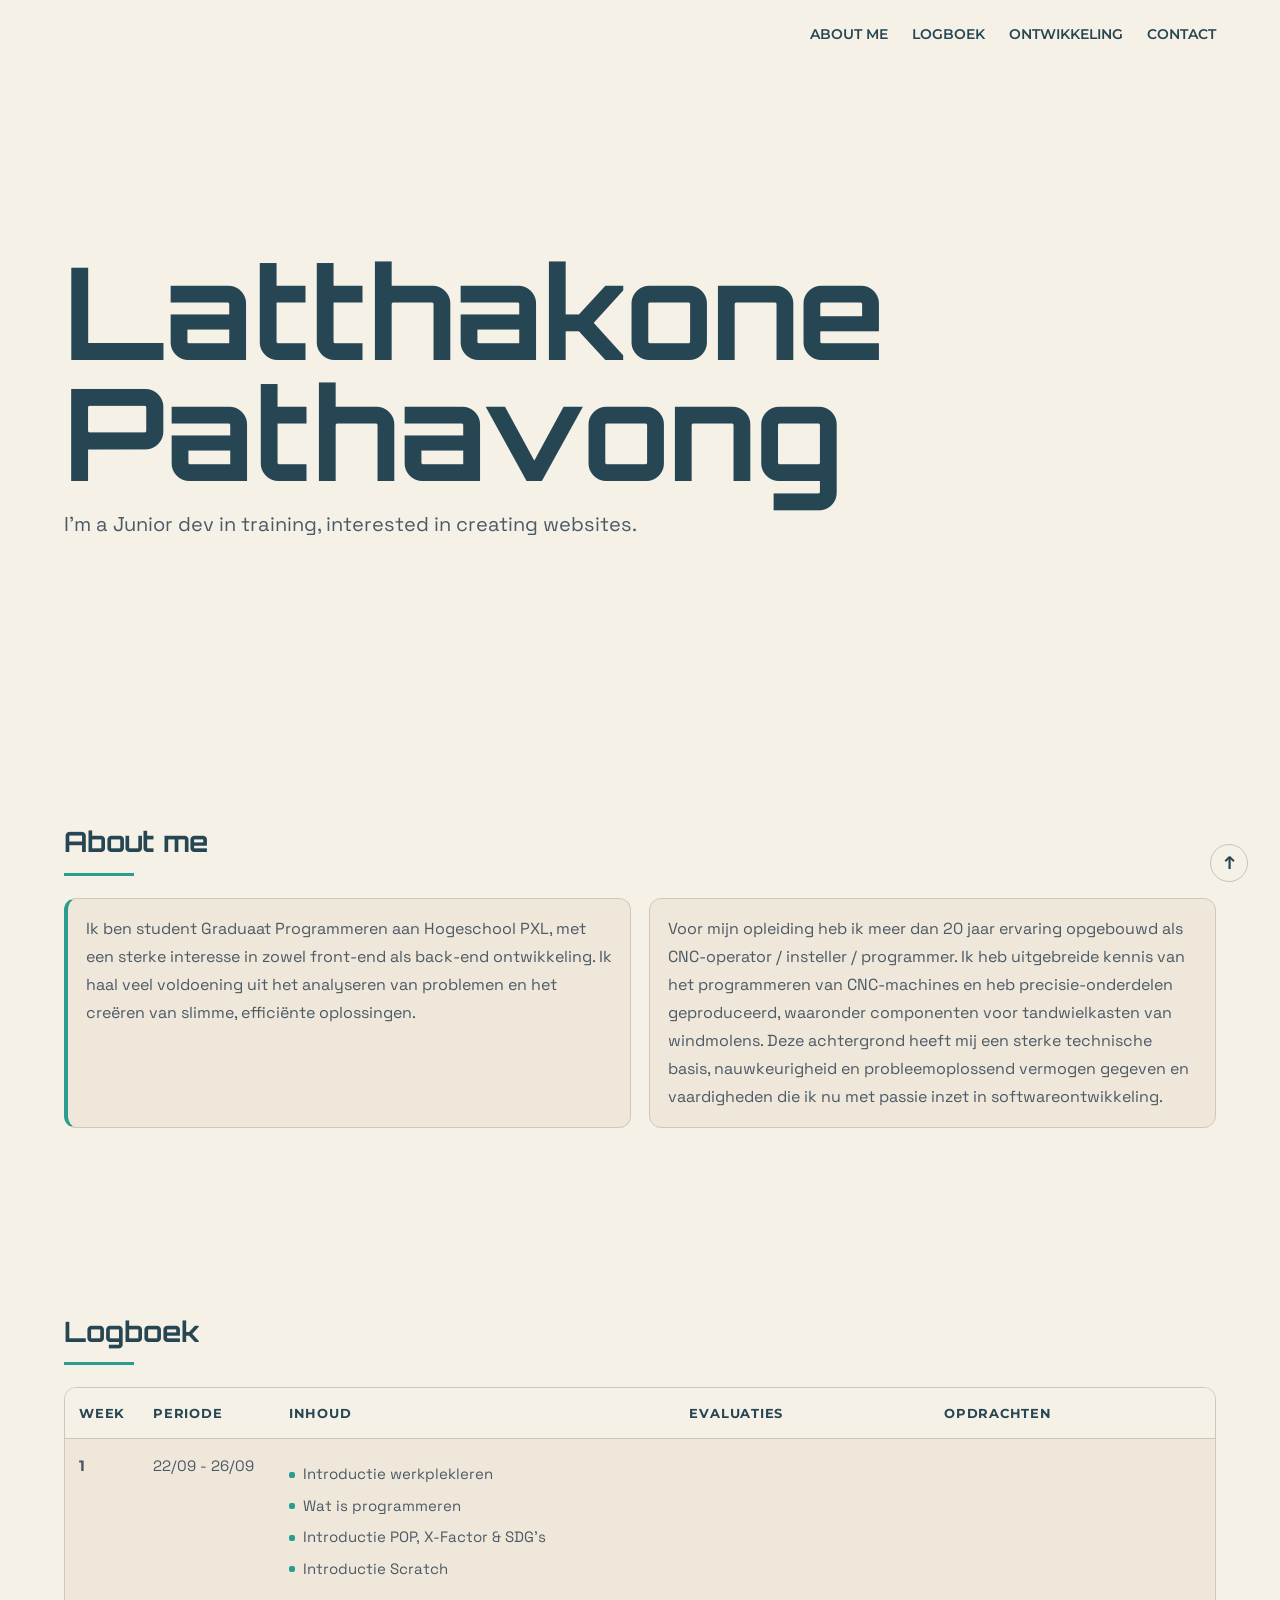
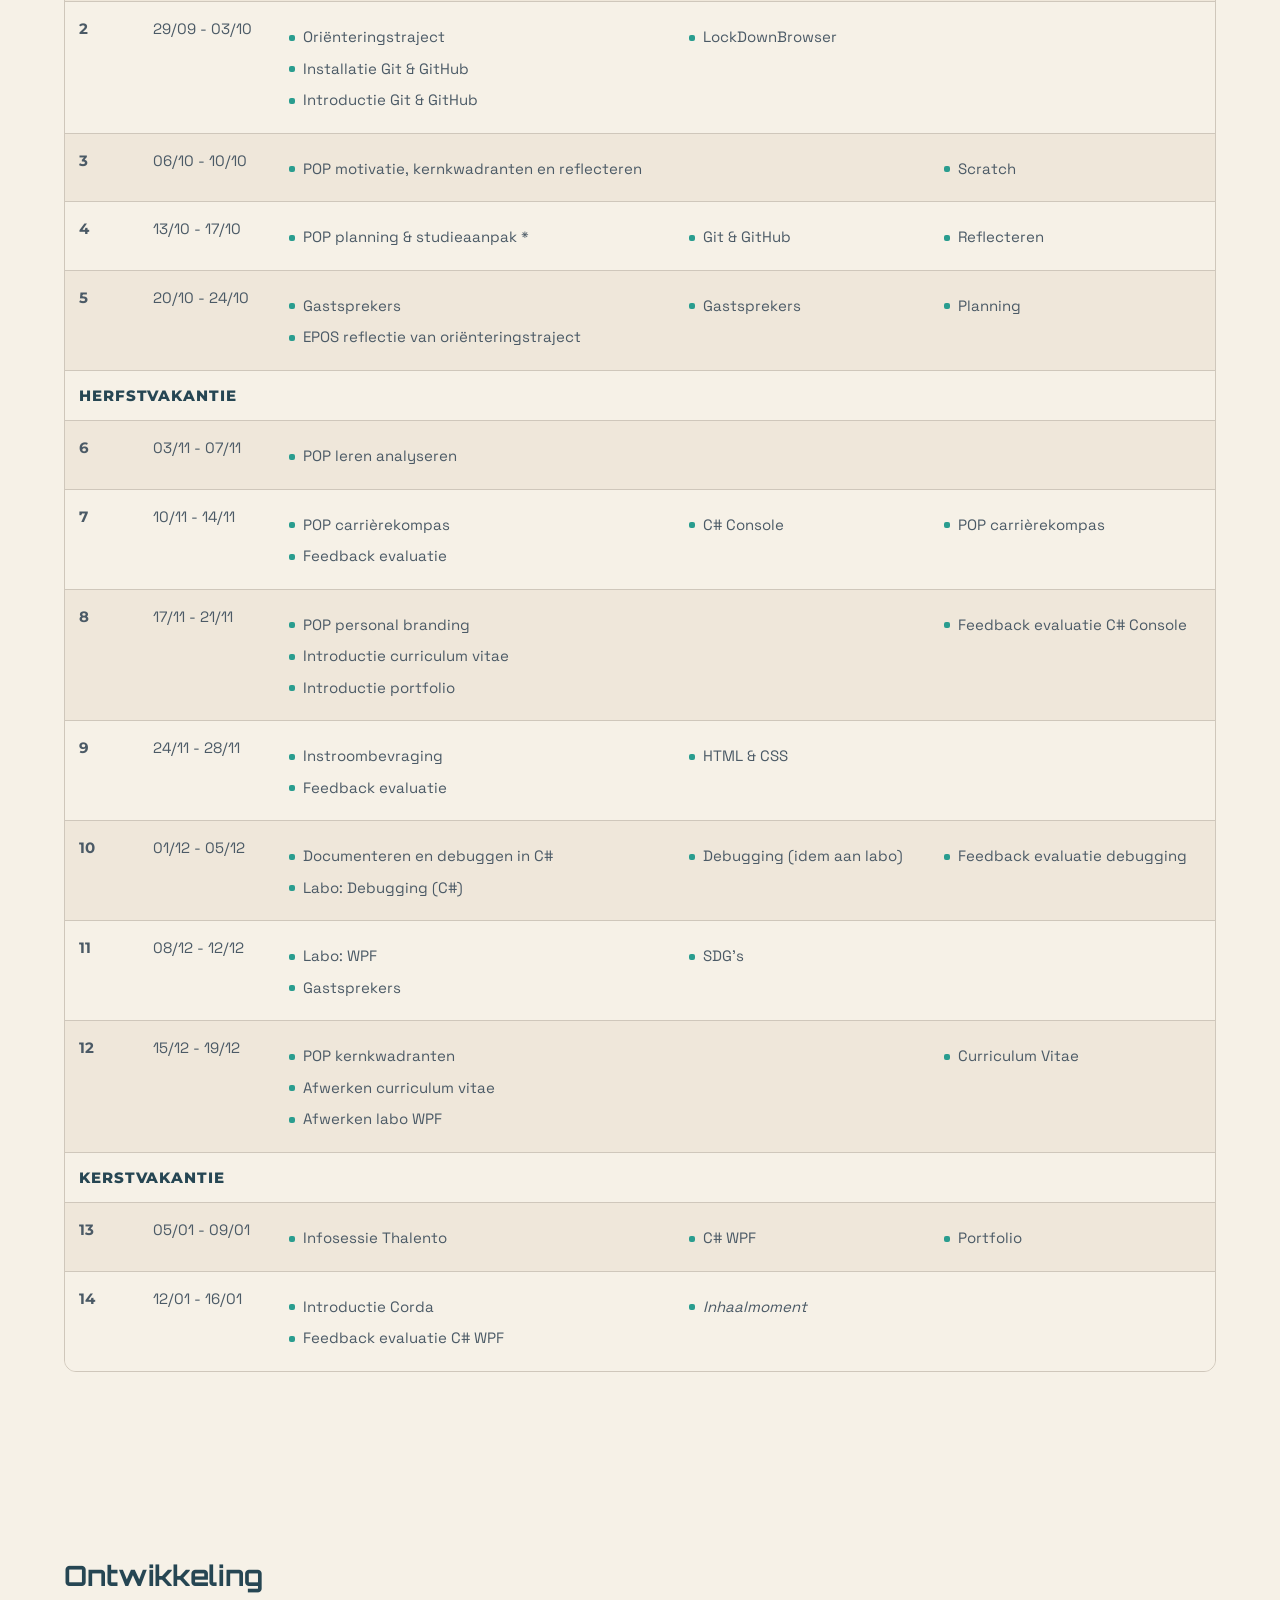
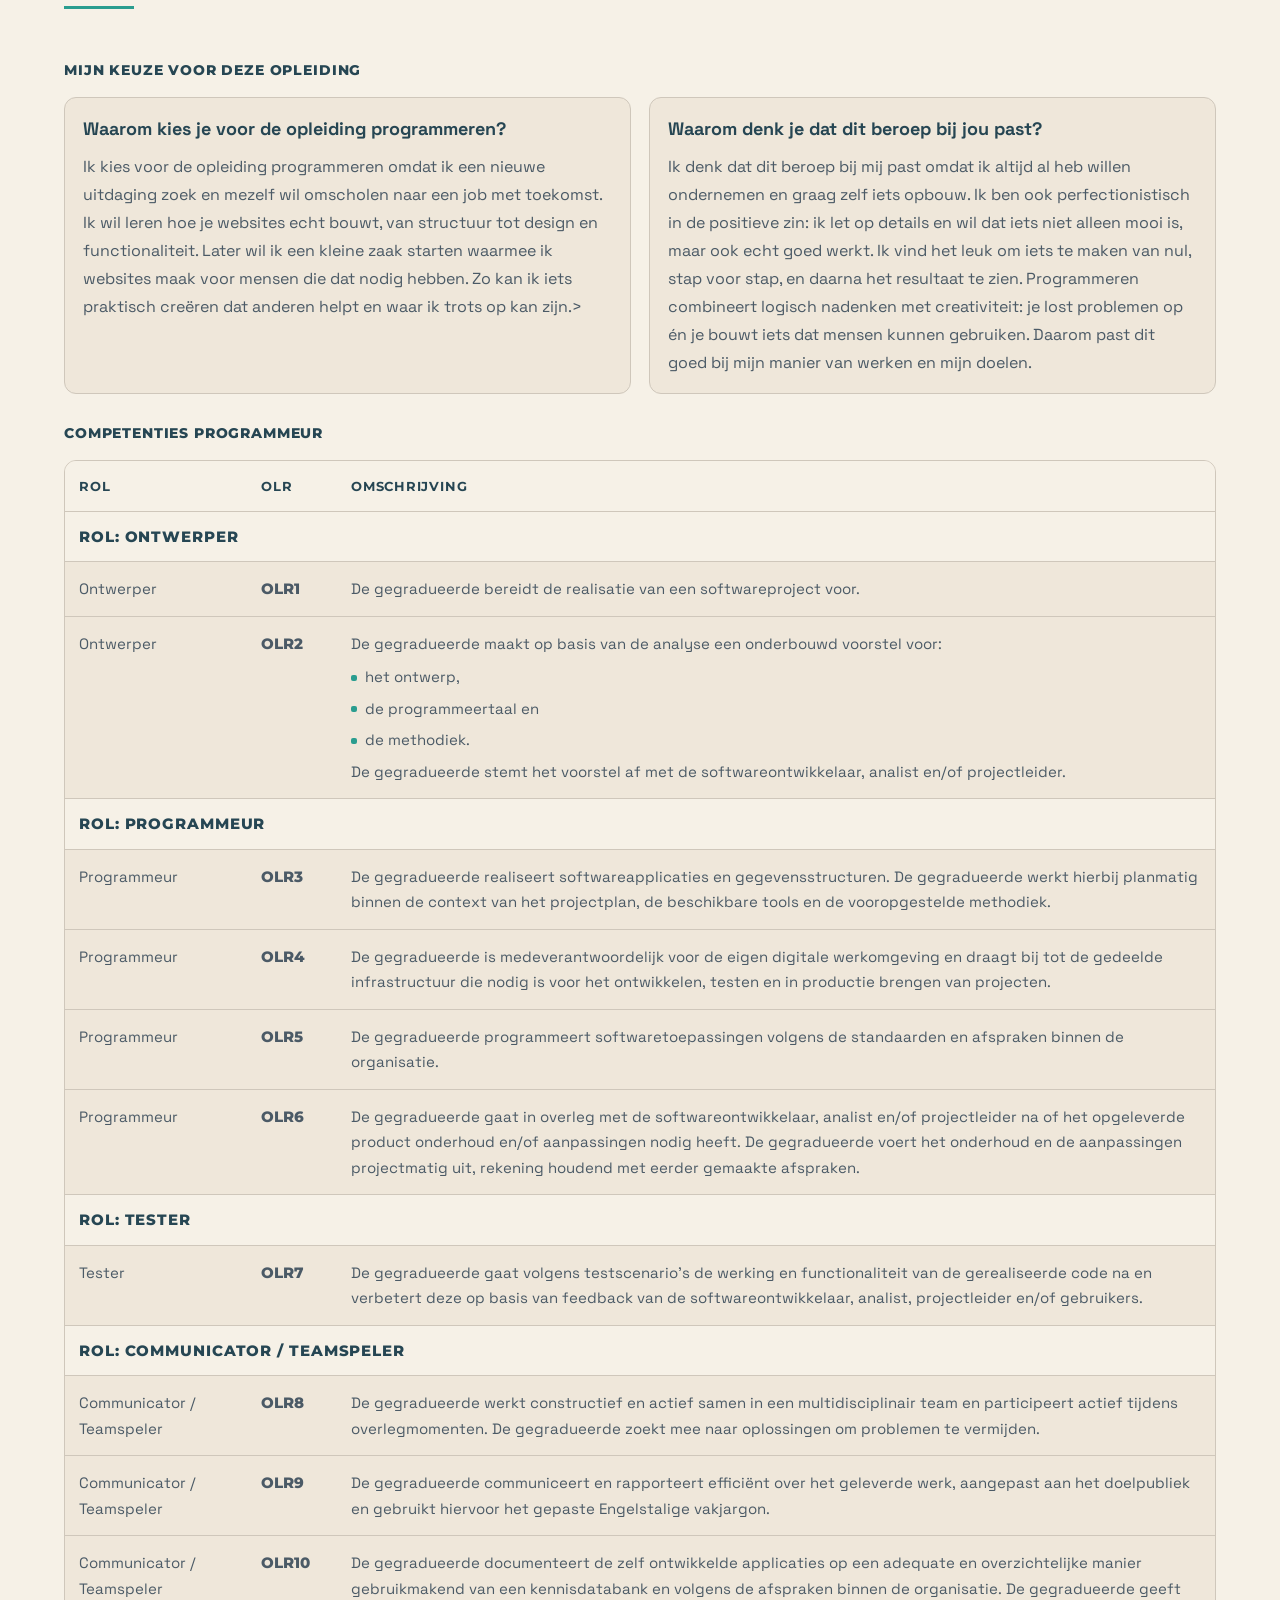
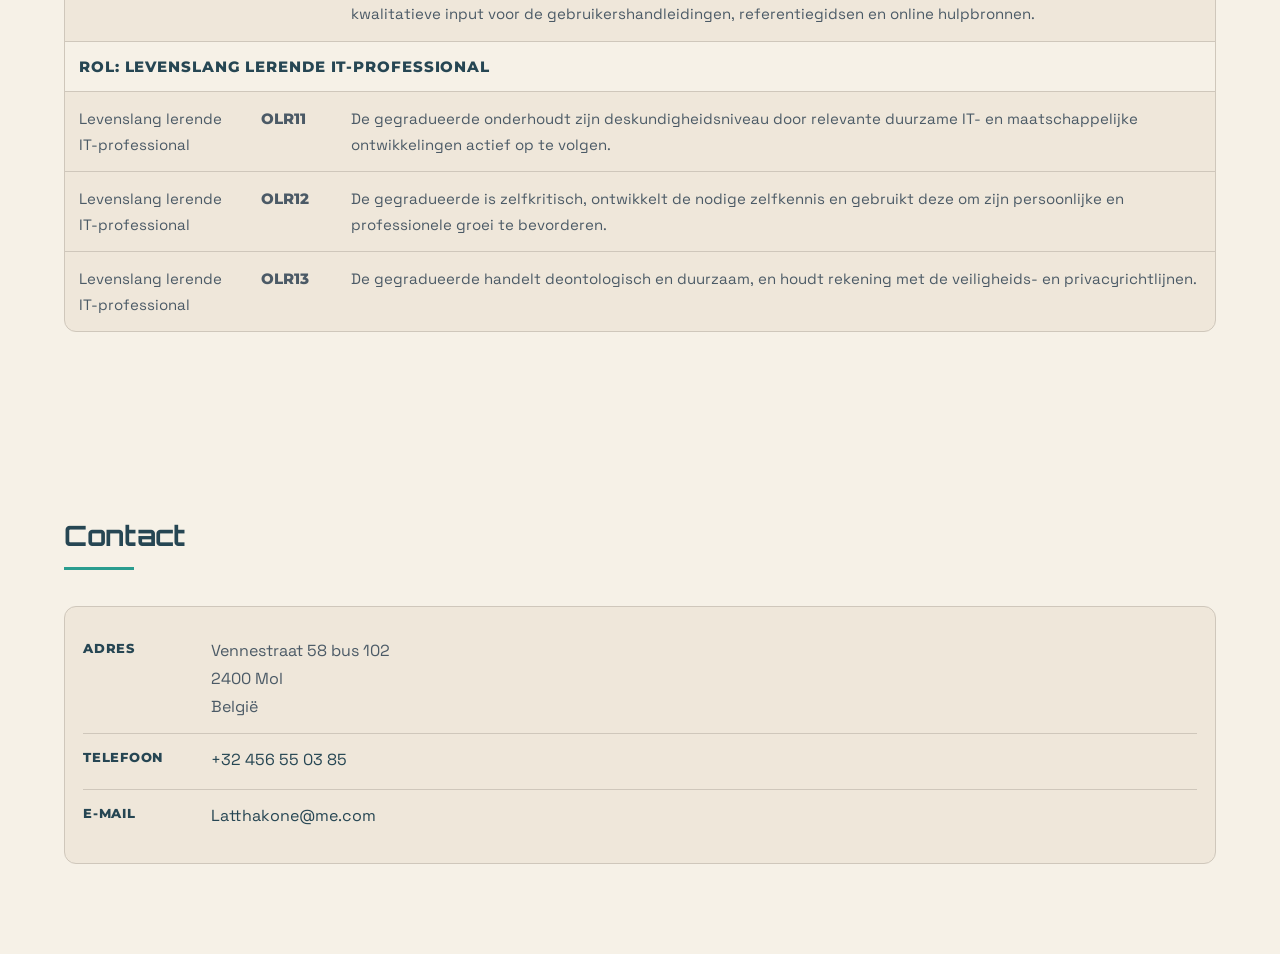
==== commit 677c4d0d: "aanpassing" ====
--- a/index.html
+++ b/index.html
@@ -7,7 +7,7 @@
     <link rel="preconnect" href="https://fonts.gstatic.com" crossorigin />
     <link href="https://fonts.googleapis.com/css2?family=Montserrat:wght@100..900&family=Orbitron:wght@400..900&family=Space+Grotesk:wght@300..700&display=swap" rel="stylesheet" />
     <title>Portfolio</title>
-    <link rel="stylesheet" href="style.css" />
+    <link rel="stylesheet" href="css/style.css">
 </head>
 
 <body>
--- a/css/style.css
+++ b/css/style.css
@@ -0,0 +1,380 @@
+*{
+    margin: 0;
+    padding: 0;
+    box-sizing: border-box;
+}
+
+body{
+    font-family: "Space Grotesk", sans-serif;
+    background-color: #F6F1E7;
+    color: #1E1E1E;
+    font-size: 16px;
+    line-height: 1.7;
+}
+
+.container{
+    width: min(1200px, 100% - 10%);
+    margin: 0 auto;
+}
+
+/* ========== NAVBAR ========== */
+header{
+    padding: 20px 0;
+}
+
+.navbar-list{
+    list-style: none;
+    display: flex;
+    justify-content: flex-end;
+    gap: 24px;
+}
+
+.navbar-list a{
+    font-family: "Montserrat", sans-serif;
+    color: #264653;
+    text-decoration: none;
+    font-size: 14px;
+    font-weight: 600;
+    position: relative;
+    padding-bottom: 4px;
+    display: inline-block;
+}
+
+.navbar-list a:hover{
+    color: #2A9D8F;
+}
+
+.navbar-list a::after{
+    content: "";
+    position: absolute;
+    left: 0;
+    bottom: -4px;
+    height: 2px;
+    width: 0;
+    background-color: #2A9D8F;
+    transition: width 0.25s ease;
+}
+
+.navbar-list a:hover::after{
+    width: 100%;
+}
+
+/* ========== SECTIONS ========== */
+.section{
+    padding: 90px 0;
+}
+
+.section-title{
+    font-family: "Orbitron", sans-serif;
+    font-size: 28px;
+    color: #264653;
+    margin-bottom: 22px;
+    position: relative;
+    display: inline-block;
+    padding-bottom: 10px;
+}
+
+.section-title::after{
+    content: "";
+    position: absolute;
+    left: 0;
+    bottom: 0;
+    width: 70px;
+    height: 3px;
+    background-color: #2A9D8F;
+}
+
+/* ========== HERO ========== */
+.hero{
+    padding: 180px 0;
+}
+
+.hero-firstname,
+.hero-lastname{
+    font-family: "Orbitron", sans-serif;
+    color: #264653;
+    font-weight: 700;
+    font-size: 128px;
+    line-height: 0.95;
+}
+
+.hero-subtitle{
+    margin-top: 16px;
+    font-size: 20px;
+    line-height: 1.4;
+    color: #4B5A66;
+    max-width: 600px;
+}
+
+/* ========== ABOUT ========== */
+#about{
+    padding-top: 100px;
+}
+
+.about-cards{
+    display: flex;
+    gap: 18px;
+    flex-wrap: wrap;
+}
+
+.about-top,
+.about{
+    background-color: #EFE7DA;
+    border: 1px solid #CFC7BB;
+    border-radius: 12px;
+    padding: 16px 18px;
+    color: #4B5A66;
+    line-height: 1.75;
+    flex: 1 1 340px;
+    max-width: 70ch;
+}
+
+.about-top{
+    border-left: 4px solid #2A9D8F;
+}
+
+/* ========== TABLES (LOGBOEK + OLR) ========== */
+.table-wrap{
+    overflow-x: auto;
+    border-radius: 12px;
+    border: 1px solid #CFC7BB;
+    background-color: #EFE7DA;
+}
+
+/* basis table */
+.logboek-table,
+.olr-table{
+    width: 100%;
+    border-collapse: collapse;
+    background-color: transparent; /* wrapper doet de background */
+}
+
+.logboek-table{ min-width: 820px; }
+.olr-table{ min-width: 900px; }
+
+/* headers */
+.logboek-table thead th,
+.olr-table thead th{
+    font-family: "Montserrat", sans-serif;
+    font-size: 13px;
+    font-weight: 700;
+    text-transform: uppercase;
+    letter-spacing: 0.06em;
+    color: #264653;
+    background-color: #F6F1E7;
+    border-bottom: 1px solid #CFC7BB;
+    padding: 14px;
+    text-align: left;
+}
+
+/* cells */
+.logboek-table td,
+.olr-table td{
+    border-top: 1px solid #CFC7BB;
+    padding: 14px;
+    vertical-align: top;
+    color: #4B5A66;
+    font-size: 15px;
+    line-height: 1.7;
+}
+
+/* week/olr kolommen */
+.cell-week{
+    font-family: "Montserrat", sans-serif;
+    font-weight: 700;
+    color: #264653;
+    width: 70px;
+}
+
+.cell-olr{
+    font-family: "Montserrat", sans-serif;
+    font-weight: 800;
+    color: #264653;
+    width: 90px;
+}
+
+/* bullets retro */
+.logboek-table ul,
+.olr-table ul{
+    list-style: none;
+    padding-left: 0;
+    margin: 8px 0 0;
+}
+
+.logboek-table li,
+.olr-table li{
+    position: relative;
+    padding-left: 14px;
+    margin-bottom: 6px;
+}
+
+.logboek-table li::before,
+.olr-table li::before{
+    content: "";
+    position: absolute;
+    left: 0;
+    top: 0.7em;
+    width: 6px;
+    height: 6px;
+    background-color: #2A9D8F;
+    border-radius: 2px;
+}
+
+/* zebra alleen logboek */
+.logboek-table tbody tr:nth-child(odd):not(.row-break){
+    background-color: #EFE7DA;
+}
+.logboek-table tbody tr:nth-child(even):not(.row-break){
+    background-color: #F6F1E7;
+}
+
+/* vakantie / break rows */
+.row-break td{
+    font-family: "Montserrat", sans-serif;
+    font-weight: 800;
+    text-transform: uppercase;
+    letter-spacing: 0.06em;
+    background-color: #F6F1E7;
+    color: #264653;
+    padding: 12px 14px;
+    border-top: 1px solid #CFC7BB;
+    border-bottom: 1px solid #CFC7BB;
+}
+
+/* ========== ONTWIKKELING ========== */
+.dev-block{
+    margin-top: 28px;
+}
+
+.dev-subtitle{
+    font-family: "Montserrat", sans-serif;
+    font-size: 14px;
+    font-weight: 800;
+    text-transform: uppercase;
+    letter-spacing: 0.06em;
+    color: #264653;
+    margin-bottom: 14px;
+}
+
+.qa-grid{
+    display: flex;
+    gap: 18px;
+    flex-wrap: wrap;
+}
+
+.qa-card{
+    background-color: #EFE7DA;
+    border: 1px solid #CFC7BB;
+    border-radius: 12px;
+    padding: 16px 18px;
+    flex: 1 1 340px;
+}
+
+.qa-title{
+    font-size: 18px;
+    font-weight: 700;
+    color: #264653;
+    margin-bottom: 8px;
+}
+
+.qa-text{
+    color: #4B5A66;
+    line-height: 1.75;
+    max-width: 75ch;
+}
+
+/* ========== CONTACT  ========== */
+.contact-box{
+    margin-top: 14px;
+    background-color: #EFE7DA;
+    border: 1px solid #CFC7BB;
+    border-radius: 12px;
+    padding: 18px;
+}
+
+/* elke regel/onderdeel */
+.contact-item{
+    display: flex;
+    gap: 18px;
+    padding: 12px 0;
+}
+
+/* subtiele lijn tussen items */
+.contact-item + .contact-item{
+    border-top: 1px solid #CFC7BB;
+}
+
+.contact-label{
+    font-family: "Montserrat", sans-serif;
+    font-size: 13px;
+    font-weight: 800;
+    text-transform: uppercase;
+    letter-spacing: 0.06em;
+    color: #264653;
+    width: 110px;          /* vaste label-kolom */
+    flex: 0 0 110px;
+}
+
+.contact-text{
+    color: #4B5A66;
+    line-height: 1.75;
+}
+
+/* link stijl (zelfde vibe als navbar underline) */
+.contact-link{
+    color: #264653;
+    text-decoration: none;
+    position: relative;
+    padding-bottom: 4px;
+    display: inline-block;
+}
+
+.contact-link:hover{
+    color: #2A9D8F;
+}
+
+.contact-link::after{
+    content: "";
+    position: absolute;
+    left: 0;
+    bottom: -4px;
+    height: 2px;
+    width: 0;
+    background-color: #2A9D8F;
+    transition: width 0.25s ease;
+}
+
+.contact-link:hover::after{
+    width: 100%;
+}
+
+/* Home button */
+.home{
+    position: fixed;
+    right: 32px;
+    bottom: 18px;
+
+    width: 38px;
+    height: 38px;
+    border-radius: 50%;
+
+    display: flex;
+    align-items: center;
+    justify-content: center;
+
+    background-color: transparent;
+    border: 1px solid rgba(38, 70, 83, 0.25);
+
+    color: #264653;
+    text-decoration: none;
+    font-size: 18px;
+    font-weight: 800;
+
+    transition: transform 0.2s ease, border-color 0.2s ease, color 0.2s ease;
+}
+
+.home:hover{
+    transform: translateY(-3px);
+    border-color: #2A9D8F;
+    color: #2A9D8F;
+}
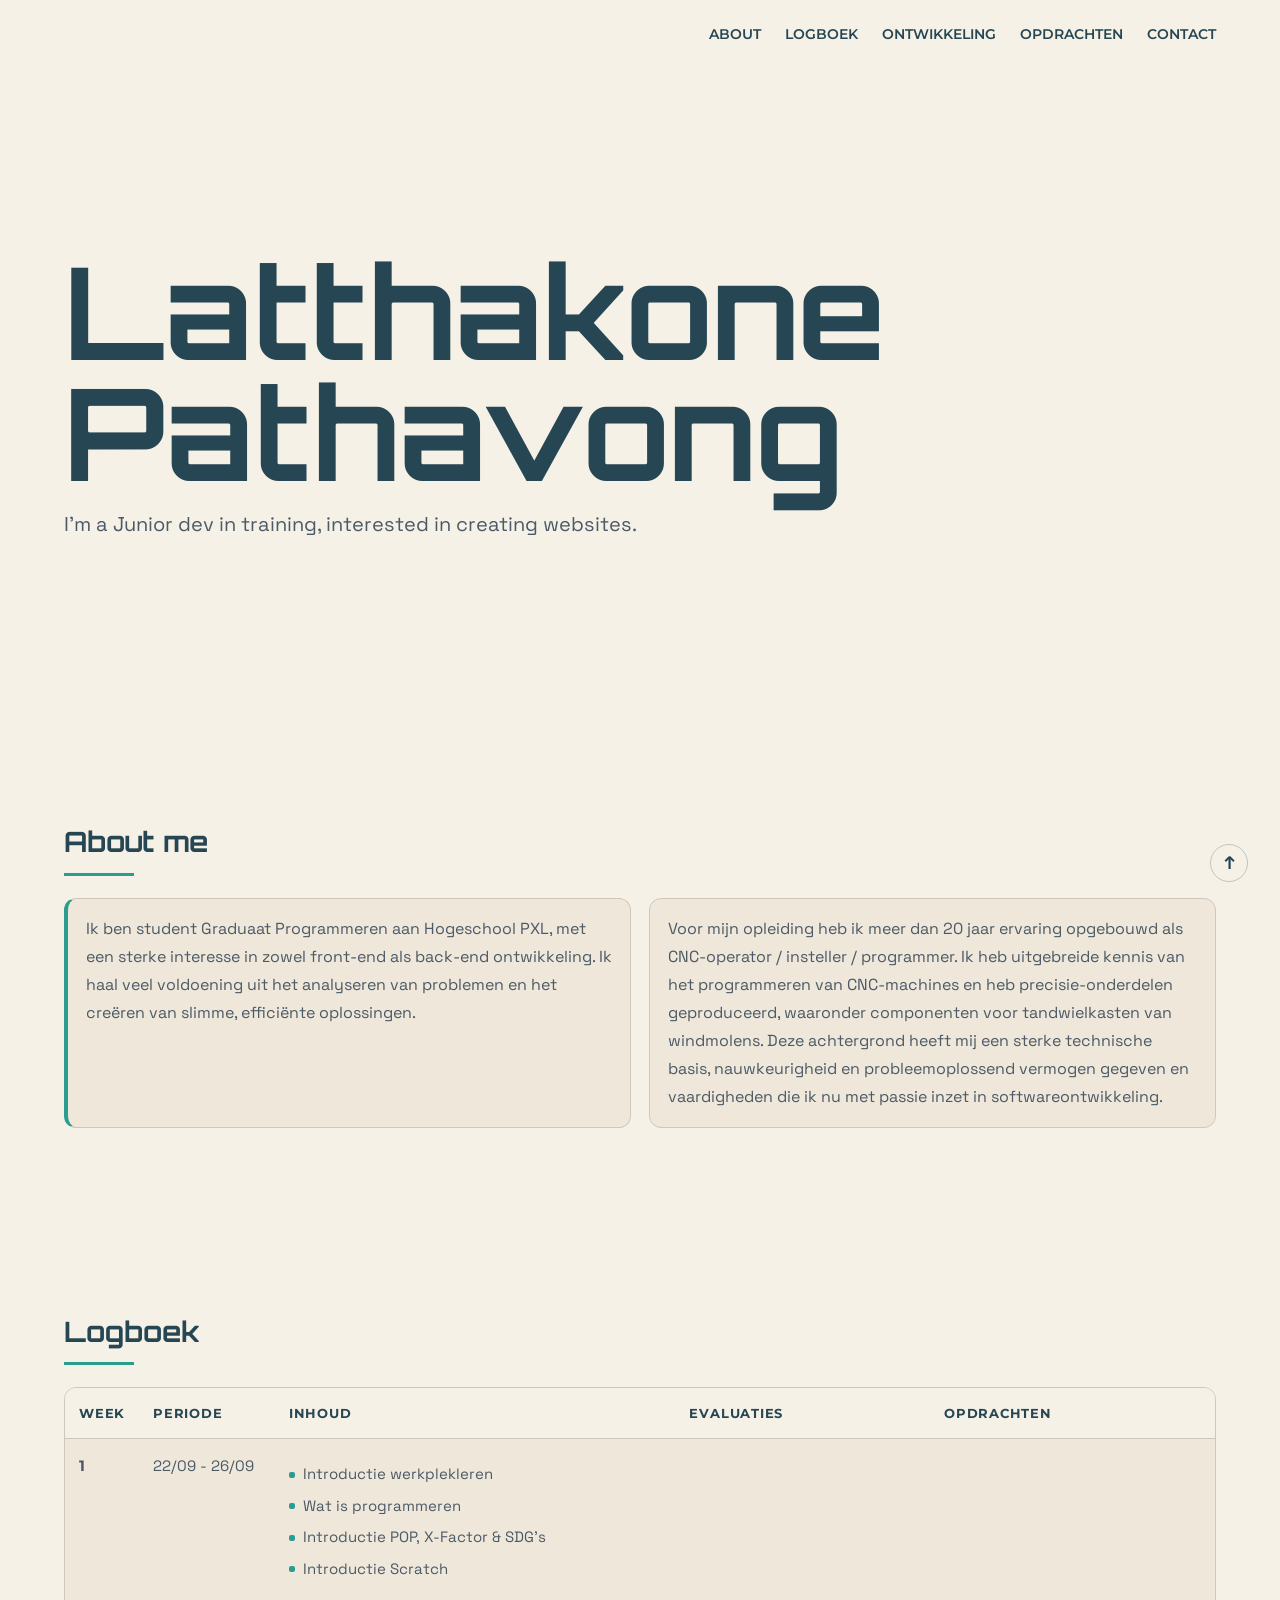
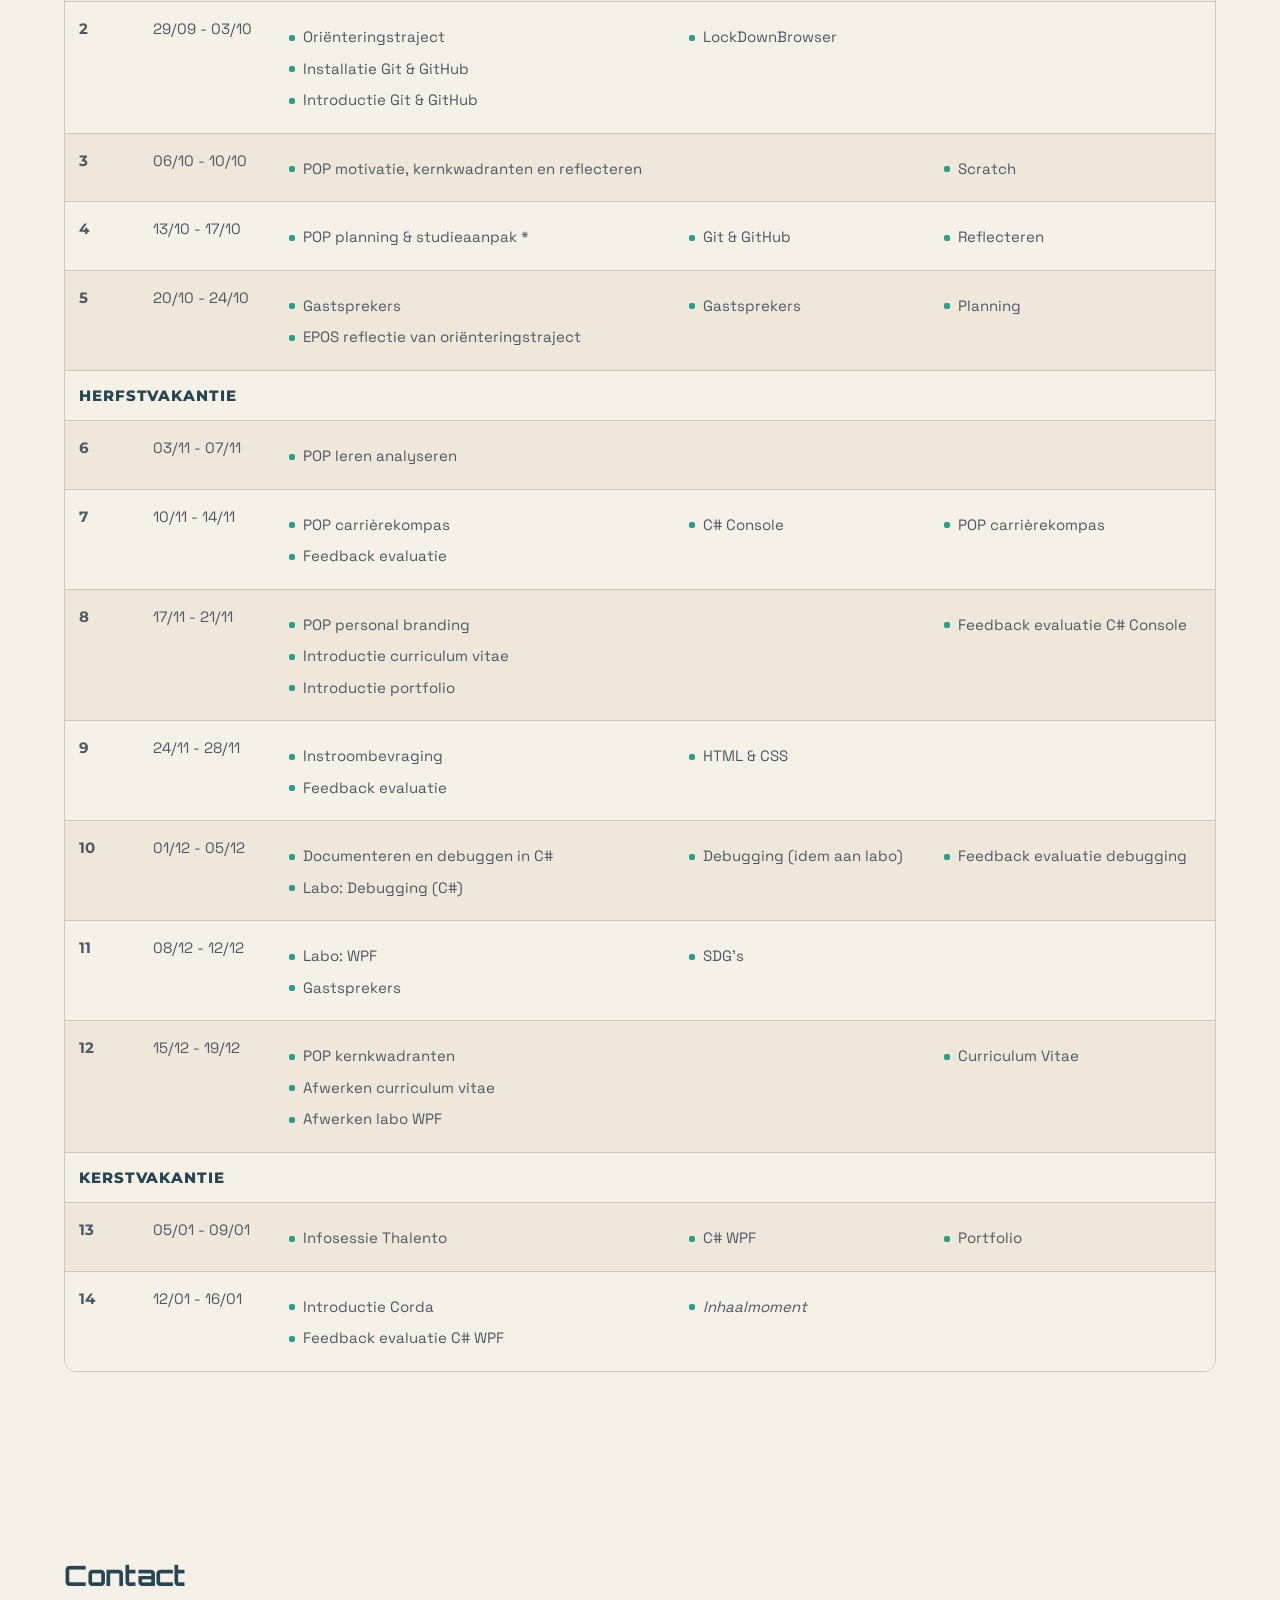
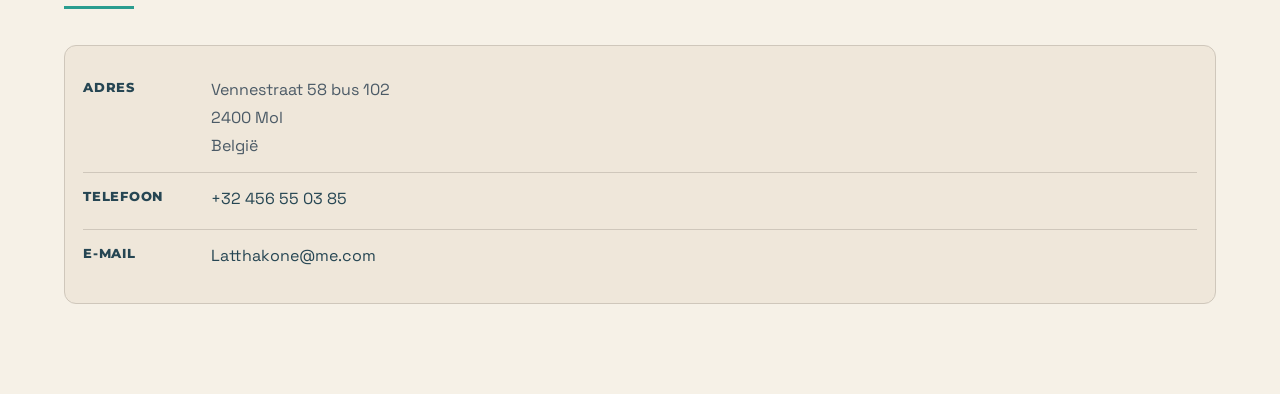
==== commit 2accea9d: "Afgewerkt" ====
--- a/index.html
+++ b/index.html
@@ -12,13 +12,16 @@
 
 <body>
 <header>
+    <!-- sticky home button -->
     <a class="home" href="#home" aria-label="Ga naar boven">↑</a>
+
     <div class="container">
         <nav>
             <ul class="navbar-list">
-                <li><a href="#about">ABOUT ME</a></li>
+                <li><a href="#about">ABOUT</a></li>
                 <li><a href="#logboek">LOGBOEK</a></li>
-                <li><a href="#ontwikkeling">ONTWIKKELING</a></li>
+                <li><a href="ontwikkeling.html">ONTWIKKELING</a></li>
+                <li><a href="opdrachten.html">OPDRACHTEN</a></li>
                 <li><a href="#contact">CONTACT</a></li>
             </ul>
         </nav>
@@ -343,148 +346,6 @@
                 </tbody>
             </table>
         </div>
-    </div>
-</section>
-
-<!-- ONTWIKKELING SECTION -->
-<section id="ontwikkeling" class="section">
-    <div class="container">
-        <h2 class="section-title">Ontwikkeling</h2>
-
-        <div class="dev-block">
-            <h3 class="dev-subtitle">Mijn keuze voor deze opleiding</h3>
-
-            <div class="qa-grid">
-                <div class="qa-card">
-                    <h4 class="qa-title">Waarom kies je voor de opleiding programmeren?</h4>
-                    <p class="qa-text">Ik kies voor de opleiding programmeren omdat ik een nieuwe uitdaging zoek en mezelf wil
-                        omscholen naar een job met toekomst. Ik wil leren hoe je websites echt bouwt, van structuur tot design en
-                        functionaliteit. Later wil ik een kleine zaak starten waarmee ik websites maak voor mensen die dat nodig
-                        hebben. Zo kan ik iets praktisch creëren dat anderen helpt en waar ik trots op kan zijn.></p>
-                </div>
-
-                <div class="qa-card">
-                    <h4 class="qa-title">Waarom denk je dat dit beroep bij jou past?</h4>
-                    <p class="qa-text">Ik denk dat dit beroep bij mij past omdat ik altijd al heb willen ondernemen en graag zelf
-                        iets opbouw. Ik ben ook perfectionistisch in de positieve zin: ik let op details en wil dat iets niet alleen
-                        mooi is, maar ook echt goed werkt. Ik vind het leuk om iets te maken van nul, stap voor stap, en daarna het
-                        resultaat te zien. Programmeren combineert logisch nadenken met creativiteit: je lost problemen op én je
-                        bouwt iets dat mensen kunnen gebruiken. Daarom past dit goed bij mijn manier van werken en mijn doelen.</p>
-                </div>
-            </div>
-        </div>
-
-        <div class="dev-block">
-            <h3 class="dev-subtitle">Competenties programmeur</h3>
-
-            <div class="table-wrap">
-                <table class="olr-table">
-                    <thead>
-                    <tr>
-                        <th>Rol</th>
-                        <th>OLR</th>
-                        <th>Omschrijving</th>
-                    </tr>
-                    </thead>
-
-                    <tbody>
-                    <tr class="row-break">
-                        <td colspan="3">Rol: Ontwerper</td>
-                    </tr>
-                    <tr>
-                        <td>Ontwerper</td>
-                        <td class="cell-olr">OLR1</td>
-                        <td>De gegradueerde bereidt de realisatie van een softwareproject voor.</td>
-                    </tr>
-                    <tr>
-                        <td>Ontwerper</td>
-                        <td class="cell-olr">OLR2</td>
-                        <td>
-                            De gegradueerde maakt op basis van de analyse een onderbouwd voorstel voor:
-                            <ul>
-                                <li>het ontwerp,</li>
-                                <li>de programmeertaal en</li>
-                                <li>de methodiek.</li>
-                            </ul>
-                            De gegradueerde stemt het voorstel af met de softwareontwikkelaar, analist en/of projectleider.
-                        </td>
-                    </tr>
-
-                    <tr class="row-break">
-                        <td colspan="3">Rol: Programmeur</td>
-                    </tr>
-                    <tr>
-                        <td>Programmeur</td>
-                        <td class="cell-olr">OLR3</td>
-                        <td>De gegradueerde realiseert softwareapplicaties en gegevensstructuren. De gegradueerde werkt hierbij planmatig binnen de context van het projectplan, de beschikbare tools en de vooropgestelde methodiek.</td>
-                    </tr>
-                    <tr>
-                        <td>Programmeur</td>
-                        <td class="cell-olr">OLR4</td>
-                        <td>De gegradueerde is medeverantwoordelijk voor de eigen digitale werkomgeving en draagt bij tot de gedeelde infrastructuur die nodig is voor het ontwikkelen, testen en in productie brengen van projecten.</td>
-                    </tr>
-                    <tr>
-                        <td>Programmeur</td>
-                        <td class="cell-olr">OLR5</td>
-                        <td>De gegradueerde programmeert softwaretoepassingen volgens de standaarden en afspraken binnen de organisatie.</td>
-                    </tr>
-                    <tr>
-                        <td>Programmeur</td>
-                        <td class="cell-olr">OLR6</td>
-                        <td>De gegradueerde gaat in overleg met de softwareontwikkelaar, analist en/of projectleider na of het opgeleverde product onderhoud en/of aanpassingen nodig heeft. De gegradueerde voert het onderhoud en de aanpassingen projectmatig uit, rekening houdend met eerder gemaakte afspraken.</td>
-                    </tr>
-
-                    <tr class="row-break">
-                        <td colspan="3">Rol: Tester</td>
-                    </tr>
-                    <tr>
-                        <td>Tester</td>
-                        <td class="cell-olr">OLR7</td>
-                        <td>De gegradueerde gaat volgens testscenario’s de werking en functionaliteit van de gerealiseerde code na en verbetert deze op basis van feedback van de softwareontwikkelaar, analist, projectleider en/of gebruikers.</td>
-                    </tr>
-
-                    <tr class="row-break">
-                        <td colspan="3">Rol: Communicator / Teamspeler</td>
-                    </tr>
-                    <tr>
-                        <td>Communicator / Teamspeler</td>
-                        <td class="cell-olr">OLR8</td>
-                        <td>De gegradueerde werkt constructief en actief samen in een multidisciplinair team en participeert actief tijdens overlegmomenten. De gegradueerde zoekt mee naar oplossingen om problemen te vermijden.</td>
-                    </tr>
-                    <tr>
-                        <td>Communicator / Teamspeler</td>
-                        <td class="cell-olr">OLR9</td>
-                        <td>De gegradueerde communiceert en rapporteert efficiënt over het geleverde werk, aangepast aan het doelpubliek en gebruikt hiervoor het gepaste Engelstalige vakjargon.</td>
-                    </tr>
-                    <tr>
-                        <td>Communicator / Teamspeler</td>
-                        <td class="cell-olr">OLR10</td>
-                        <td>De gegradueerde documenteert de zelf ontwikkelde applicaties op een adequate en overzichtelijke manier gebruikmakend van een kennisdatabank en volgens de afspraken binnen de organisatie. De gegradueerde geeft kwalitatieve input voor de gebruikershandleidingen, referentiegidsen en online hulpbronnen.</td>
-                    </tr>
-
-                    <tr class="row-break">
-                        <td colspan="3">Rol: Levenslang lerende IT-professional</td>
-                    </tr>
-                    <tr>
-                        <td>Levenslang lerende IT-professional</td>
-                        <td class="cell-olr">OLR11</td>
-                        <td>De gegradueerde onderhoudt zijn deskundigheidsniveau door relevante duurzame IT- en maatschappelijke ontwikkelingen actief op te volgen.</td>
-                    </tr>
-                    <tr>
-                        <td>Levenslang lerende IT-professional</td>
-                        <td class="cell-olr">OLR12</td>
-                        <td>De gegradueerde is zelfkritisch, ontwikkelt de nodige zelfkennis en gebruikt deze om zijn persoonlijke en professionele groei te bevorderen.</td>
-                    </tr>
-                    <tr>
-                        <td>Levenslang lerende IT-professional</td>
-                        <td class="cell-olr">OLR13</td>
-                        <td>De gegradueerde handelt deontologisch en duurzaam, en houdt rekening met de veiligheids- en privacyrichtlijnen.</td>
-                    </tr>
-                    </tbody>
-                </table>
-            </div>
-        </div>
-
     </div>
 </section>
 
--- a/css/style.css
+++ b/css/style.css
@@ -2,6 +2,10 @@
     margin: 0;
     padding: 0;
     box-sizing: border-box;
+}
+
+html{
+    scroll-behavior: smooth;
 }
 
 body{
@@ -27,6 +31,7 @@
     display: flex;
     justify-content: flex-end;
     gap: 24px;
+    flex-wrap: wrap;
 }
 
 .navbar-list a{
@@ -59,32 +64,8 @@
     width: 100%;
 }
 
-/* ========== SECTIONS ========== */
-.section{
-    padding: 90px 0;
-}
-
-.section-title{
-    font-family: "Orbitron", sans-serif;
-    font-size: 28px;
-    color: #264653;
-    margin-bottom: 22px;
-    position: relative;
-    display: inline-block;
-    padding-bottom: 10px;
-}
-
-.section-title::after{
-    content: "";
-    position: absolute;
-    left: 0;
-    bottom: 0;
-    width: 70px;
-    height: 3px;
-    background-color: #2A9D8F;
-}
-
 /* ========== HERO ========== */
+
 .hero{
     padding: 180px 0;
 }
@@ -133,7 +114,32 @@
     border-left: 4px solid #2A9D8F;
 }
 
-/* ========== TABLES (LOGBOEK + OLR) ========== */
+/* ========== SECTIONS ========== */
+.section{
+    padding: 90px 0;
+}
+
+.section-title{
+    font-family: "Orbitron", sans-serif;
+    font-size: 28px;
+    color: #264653;
+    margin-bottom: 22px;
+    position: relative;
+    display: inline-block;
+    padding-bottom: 10px;
+}
+
+.section-title::after{
+    content: "";
+    position: absolute;
+    left: 0;
+    bottom: 0;
+    width: 70px;
+    height: 3px;
+    background-color: #2A9D8F;
+}
+
+/* ========== TABLE ========== */
 .table-wrap{
     overflow-x: auto;
     border-radius: 12px;
@@ -141,12 +147,12 @@
     background-color: #EFE7DA;
 }
 
-/* basis table */
+/* tables */
 .logboek-table,
 .olr-table{
     width: 100%;
     border-collapse: collapse;
-    background-color: transparent; /* wrapper doet de background */
+    background-color: transparent;
 }
 
 .logboek-table{ min-width: 820px; }
@@ -178,7 +184,7 @@
     line-height: 1.7;
 }
 
-/* week/olr kolommen */
+/* columns */
 .cell-week{
     font-family: "Montserrat", sans-serif;
     font-weight: 700;
@@ -193,7 +199,7 @@
     width: 90px;
 }
 
-/* bullets retro */
+/* bullets */
 .logboek-table ul,
 .olr-table ul{
     list-style: none;
@@ -220,7 +226,7 @@
     border-radius: 2px;
 }
 
-/* zebra alleen logboek */
+/* zebra enkel logboek */
 .logboek-table tbody tr:nth-child(odd):not(.row-break){
     background-color: #EFE7DA;
 }
@@ -228,7 +234,7 @@
     background-color: #F6F1E7;
 }
 
-/* vakantie / break rows */
+/* break rows */
 .row-break td{
     font-family: "Montserrat", sans-serif;
     font-weight: 800;
@@ -241,49 +247,7 @@
     border-bottom: 1px solid #CFC7BB;
 }
 
-/* ========== ONTWIKKELING ========== */
-.dev-block{
-    margin-top: 28px;
-}
-
-.dev-subtitle{
-    font-family: "Montserrat", sans-serif;
-    font-size: 14px;
-    font-weight: 800;
-    text-transform: uppercase;
-    letter-spacing: 0.06em;
-    color: #264653;
-    margin-bottom: 14px;
-}
-
-.qa-grid{
-    display: flex;
-    gap: 18px;
-    flex-wrap: wrap;
-}
-
-.qa-card{
-    background-color: #EFE7DA;
-    border: 1px solid #CFC7BB;
-    border-radius: 12px;
-    padding: 16px 18px;
-    flex: 1 1 340px;
-}
-
-.qa-title{
-    font-size: 18px;
-    font-weight: 700;
-    color: #264653;
-    margin-bottom: 8px;
-}
-
-.qa-text{
-    color: #4B5A66;
-    line-height: 1.75;
-    max-width: 75ch;
-}
-
-/* ========== CONTACT  ========== */
+/* ========== CONTACT ========== */
 .contact-box{
     margin-top: 14px;
     background-color: #EFE7DA;
@@ -292,14 +256,12 @@
     padding: 18px;
 }
 
-/* elke regel/onderdeel */
 .contact-item{
     display: flex;
     gap: 18px;
     padding: 12px 0;
 }
 
-/* subtiele lijn tussen items */
 .contact-item + .contact-item{
     border-top: 1px solid #CFC7BB;
 }
@@ -311,7 +273,7 @@
     text-transform: uppercase;
     letter-spacing: 0.06em;
     color: #264653;
-    width: 110px;          /* vaste label-kolom */
+    width: 110px;
     flex: 0 0 110px;
 }
 
@@ -320,7 +282,6 @@
     line-height: 1.75;
 }
 
-/* link stijl (zelfde vibe als navbar underline) */
 .contact-link{
     color: #264653;
     text-decoration: none;
@@ -348,7 +309,7 @@
     width: 100%;
 }
 
-/* Home button */
+/* ========== STICKY HOME BUTTON ========== */
 .home{
     position: fixed;
     right: 32px;
@@ -363,9 +324,9 @@
     justify-content: center;
 
     background-color: transparent;
-    border: 1px solid rgba(38, 70, 83, 0.25);
-
-    color: #264653;
+    border: 1px solid #26465340;
+    color: #264653;
+
     text-decoration: none;
     font-size: 18px;
     font-weight: 800;
@@ -377,4 +338,67 @@
     transform: translateY(-3px);
     border-color: #2A9D8F;
     color: #2A9D8F;
+}
+
+/* ========== RESPONSIVE ========== */
+@media (max-width: 900px){
+    .container{
+        width: min(1200px, 100% - 8%);
+    }
+}
+
+@media (max-width: 600px){
+    .container{
+        width: min(1200px, 100% - 6%);
+    }
+
+    .navbar-list{
+        justify-content: center;
+        gap: 14px;
+    }
+
+    .section{
+        padding: 70px 0;
+    }
+
+    .contact-item{
+        flex-direction: column;
+        gap: 6px;
+        padding: 14px 0;
+    }
+
+    .contact-label{
+        width: auto;
+        flex: none;
+    }
+
+    .home{
+        right: 18px;
+        bottom: 14px;
+        width: 34px;
+        height: 34px;
+        font-size: 16px;
+    }
+}
+
+@media (max-width: 430px){
+    header{
+        padding: 16px 0;
+    }
+
+    .navbar-list{
+        gap: 12px;
+    }
+
+    .section-title{
+        font-size: 24px;
+    }
+
+    .home{
+        right: 14px;
+        bottom: 12px;
+        width: 32px;
+        height: 32px;
+        font-size: 15px;
+    }
 }
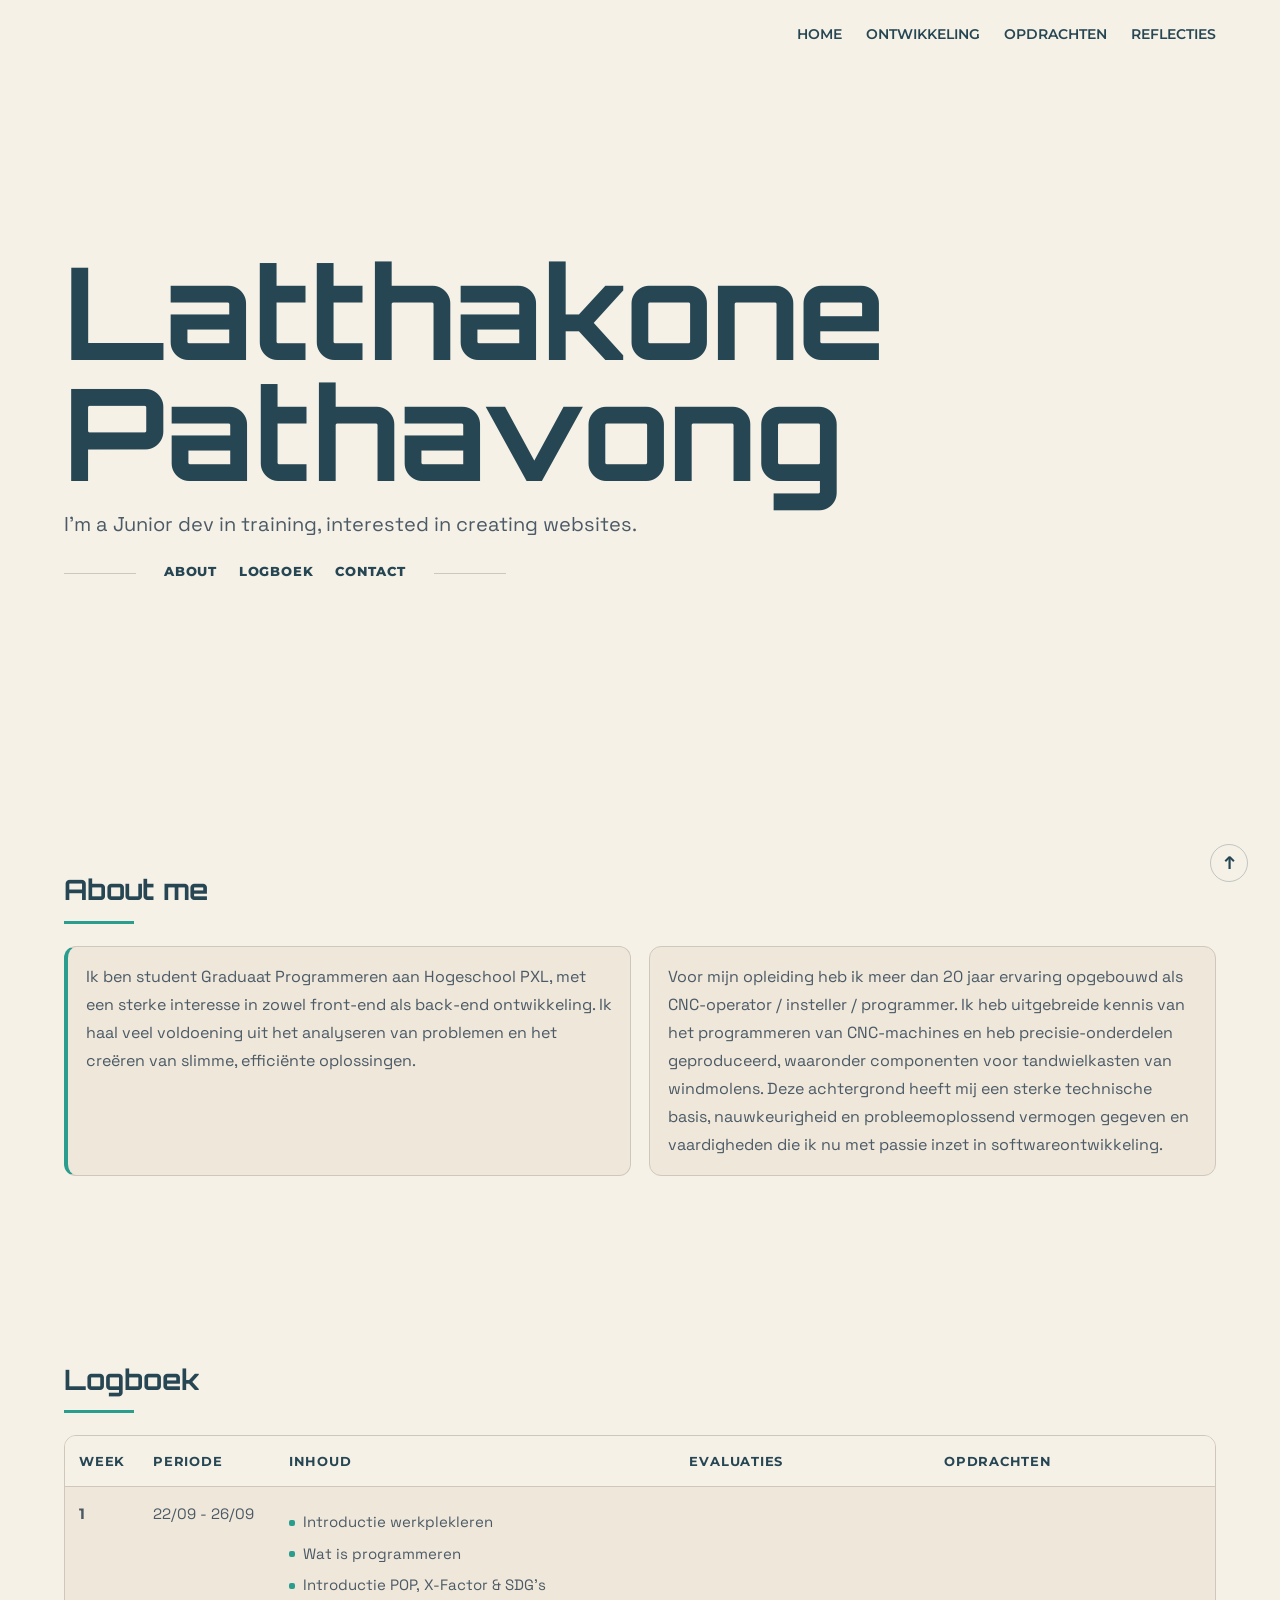
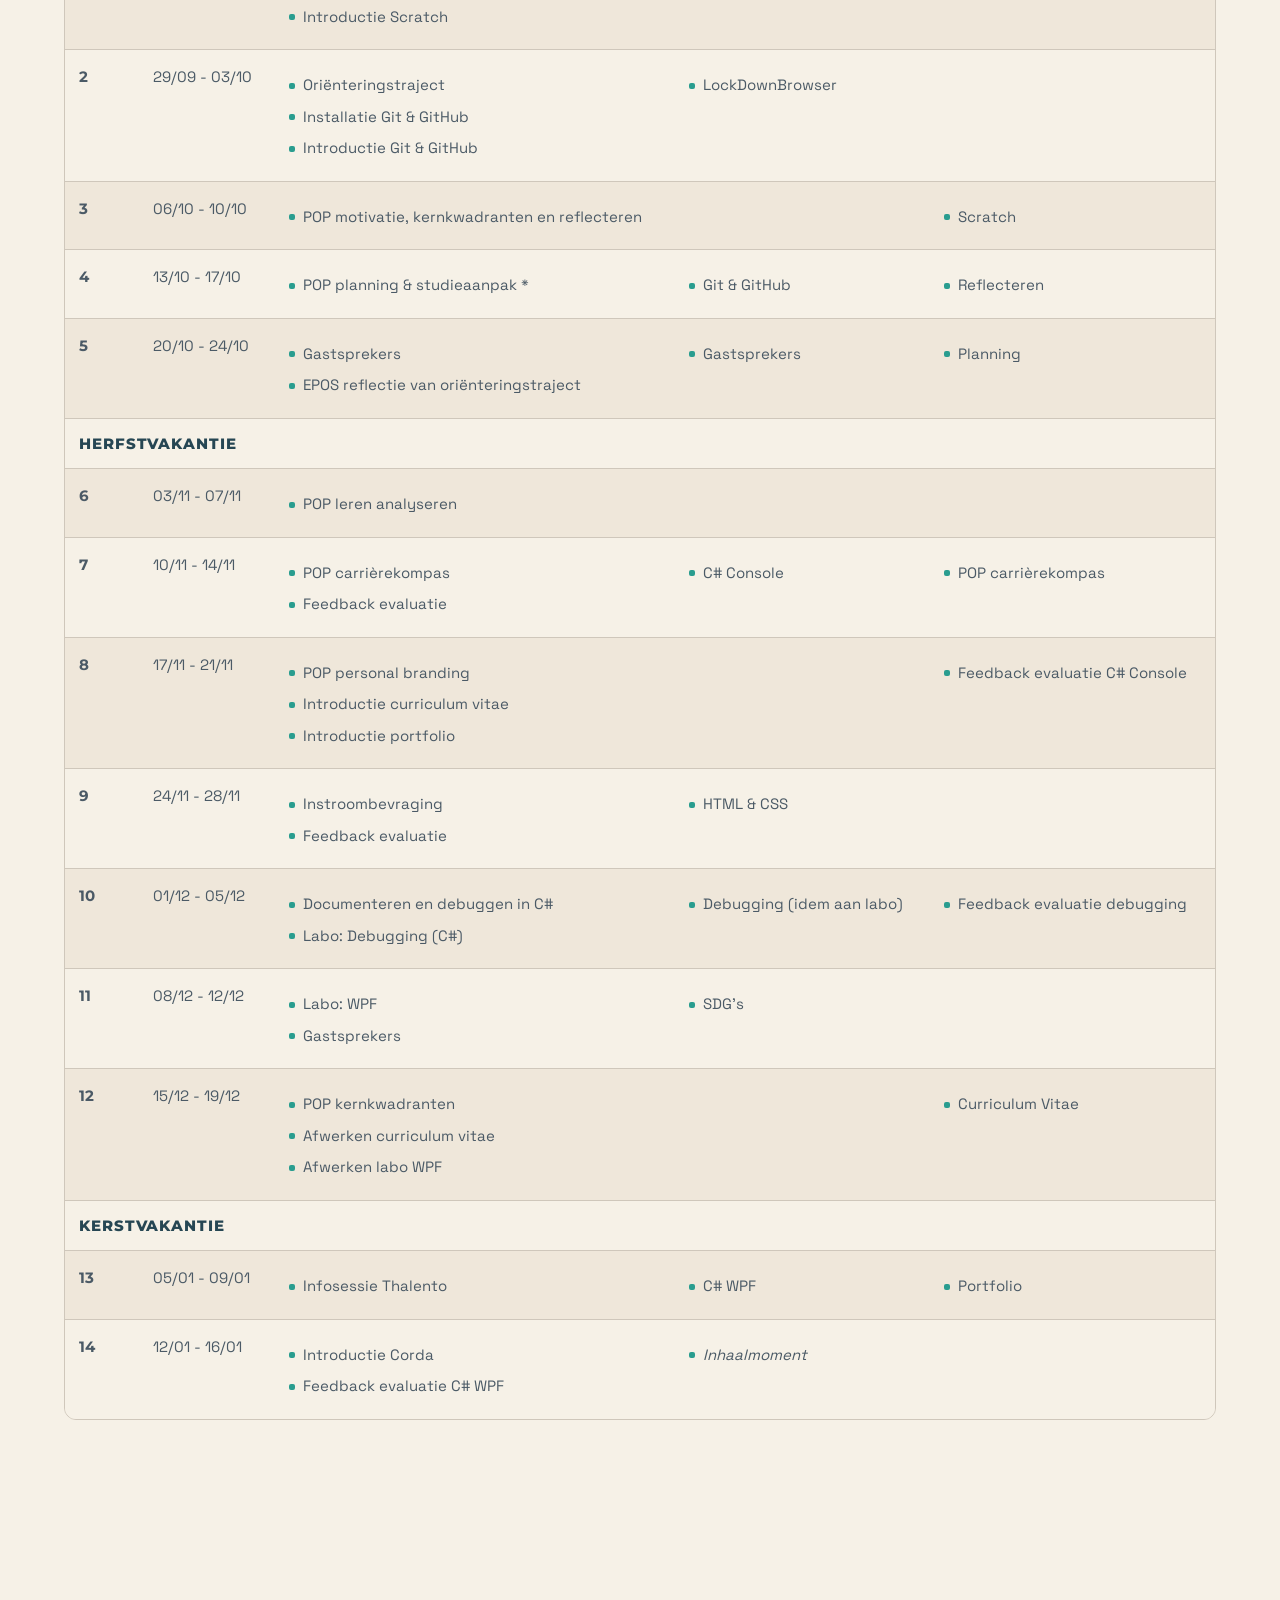
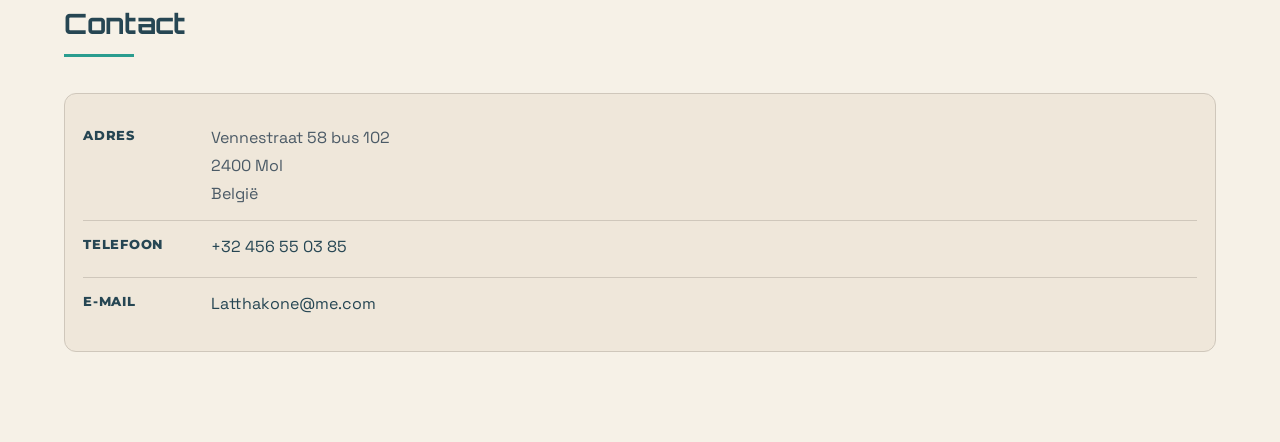
==== commit dfeaa5a6: "Afgewerkte versie" ====
--- a/index.html
+++ b/index.html
@@ -18,11 +18,10 @@
     <div class="container">
         <nav>
             <ul class="navbar-list">
-                <li><a href="#about">ABOUT</a></li>
-                <li><a href="#logboek">LOGBOEK</a></li>
+                <li><a href="index.html">HOME</a></li>
                 <li><a href="ontwikkeling.html">ONTWIKKELING</a></li>
                 <li><a href="opdrachten.html">OPDRACHTEN</a></li>
-                <li><a href="#contact">CONTACT</a></li>
+                <li><a href="reflecties.html">REFLECTIES</a></li>
             </ul>
         </nav>
     </div>
@@ -32,14 +31,23 @@
 <section id="home" class="hero">
     <div class="container">
         <div class="hero-text">
+
             <div class="hero-title">
                 <h1 class="hero-firstname">Latthakone</h1>
                 <h1 class="hero-lastname">Pathavong</h1>
             </div>
 
-            <p class="hero-subtitle">
-                I’m a Junior dev in training, interested in creating websites.
-            </p>
+            <div class="hero-meta">
+                <p class="hero-subtitle">
+                    I’m a Junior dev in training, interested in creating websites.</p>
+
+                <nav class="quicklinks" aria-label="Snel naar">
+                    <a class="quicklink" href="#about">About</a>
+                    <a class="quicklink" href="#logboek">Logboek</a>
+                    <a class="quicklink" href="#contact">Contact</a>
+                </nav>
+            </div>
+
         </div>
     </div>
 </section>
--- a/css/style.css
+++ b/css/style.css
@@ -1,3 +1,4 @@
+/* BASE */
 *{
     margin: 0;
     padding: 0;
@@ -21,7 +22,7 @@
     margin: 0 auto;
 }
 
-/* ========== NAVBAR ========== */
+/* NAVBAR */
 header{
     padding: 20px 0;
 }
@@ -64,10 +65,13 @@
     width: 100%;
 }
 
-/* ========== HERO ========== */
-
+/* HERO */
 .hero{
     padding: 180px 0;
+}
+
+.hero-title{
+    display: inline-block;
 }
 
 .hero-firstname,
@@ -84,10 +88,72 @@
     font-size: 20px;
     line-height: 1.4;
     color: #4B5A66;
-    max-width: 600px;
-}
-
-/* ========== ABOUT ========== */
+    max-width: 70ch;
+}
+
+/* QUICKLINKS */
+.quicklinks{
+    margin-top: 22px;
+    display: flex;
+    justify-content: flex-start;
+    align-items: center;
+    gap: 22px;
+    flex-wrap: wrap;
+}
+
+.quicklink{
+    font-family: "Montserrat", sans-serif;
+    font-size: 13px;
+    font-weight: 800;
+    text-transform: uppercase;
+    letter-spacing: 0.06em;
+    color: #264653;
+    text-decoration: none;
+    position: relative;
+    padding-bottom: 4px;
+    display: inline-block;
+}
+
+/* underline effect */
+.quicklink::after{
+    content: "";
+    position: absolute;
+    left: 0;
+    bottom: -4px;
+    height: 2px;
+    width: 0;
+    background-color: #E9C46A;
+    transition: width 0.25s ease;
+}
+
+.quicklink:hover{
+    color: #E9C46A;
+}
+
+.quicklink:hover::after{
+    width: 100%;
+}
+
+/* kleine divider */
+.quicklinks::before{
+    content: "";
+    display: block;
+    width: 72px;
+    height: 1px;
+    background-color: #CFC7BB;
+    margin-right: 6px;
+}
+
+.quicklinks::after{
+    content: "";
+    display: block;
+    width: 72px;
+    height: 1px;
+    background-color: #CFC7BB;
+    margin-left: 6px;
+}
+
+/* ABOUT */
 #about{
     padding-top: 100px;
 }
@@ -114,7 +180,7 @@
     border-left: 4px solid #2A9D8F;
 }
 
-/* ========== SECTIONS ========== */
+/* SECTIONS */
 .section{
     padding: 90px 0;
 }
@@ -139,7 +205,7 @@
     background-color: #2A9D8F;
 }
 
-/* ========== TABLE ========== */
+/* TABLE */
 .table-wrap{
     overflow-x: auto;
     border-radius: 12px;
@@ -192,13 +258,6 @@
     width: 70px;
 }
 
-.cell-olr{
-    font-family: "Montserrat", sans-serif;
-    font-weight: 800;
-    color: #264653;
-    width: 90px;
-}
-
 /* bullets */
 .logboek-table ul,
 .olr-table ul{
@@ -247,7 +306,7 @@
     border-bottom: 1px solid #CFC7BB;
 }
 
-/* ========== CONTACT ========== */
+/* CONTACT */
 .contact-box{
     margin-top: 14px;
     background-color: #EFE7DA;
@@ -309,7 +368,7 @@
     width: 100%;
 }
 
-/* ========== STICKY HOME BUTTON ========== */
+/* STICKY HOME BUTTON */
 .home{
     position: fixed;
     right: 32px;
@@ -340,11 +399,16 @@
     color: #2A9D8F;
 }
 
-/* ========== RESPONSIVE ========== */
+/* RESPONSIVE */
 @media (max-width: 900px){
     .container{
         width: min(1200px, 100% - 8%);
     }
+
+    .hero-firstname,
+    .hero-lastname{
+        font-size: clamp(56px, 10vw, 96px);
+    }
 }
 
 @media (max-width: 600px){
@@ -355,6 +419,14 @@
     .navbar-list{
         justify-content: center;
         gap: 14px;
+    }
+
+    .hero{
+        padding: 130px 0;
+    }
+
+    .hero-subtitle{
+        font-size: 18px;
     }
 
     .section{
@@ -379,6 +451,15 @@
         height: 34px;
         font-size: 16px;
     }
+
+    .quicklinks{
+        gap: 14px;
+        margin-top: 18px;
+    }
+    .quicklinks::before,
+    .quicklinks::after{
+        width: 40px;
+    }
 }
 
 @media (max-width: 430px){
@@ -401,4 +482,12 @@
         height: 32px;
         font-size: 15px;
     }
+
+    .quicklink{
+        font-size: 12px;
+    }
+    .quicklinks::before,
+    .quicklinks::after{
+        display: none;
+    }
 }
